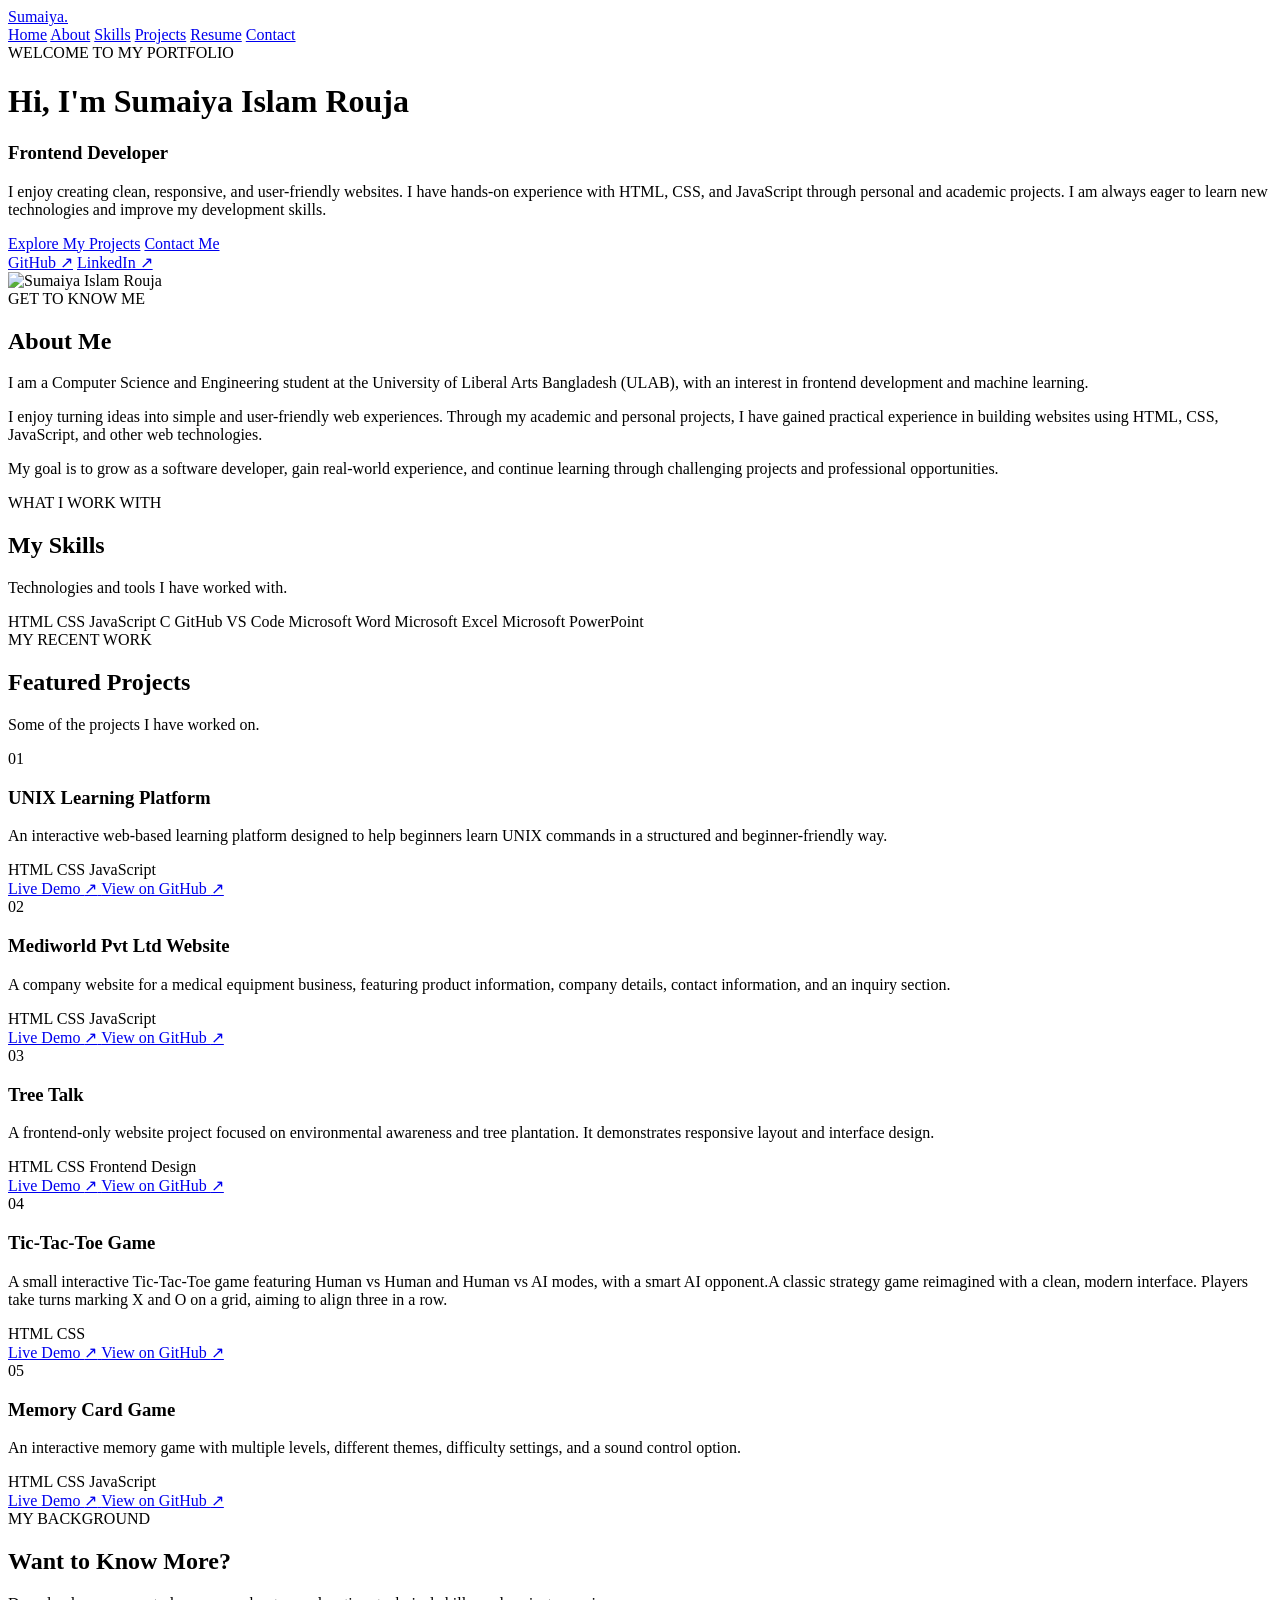
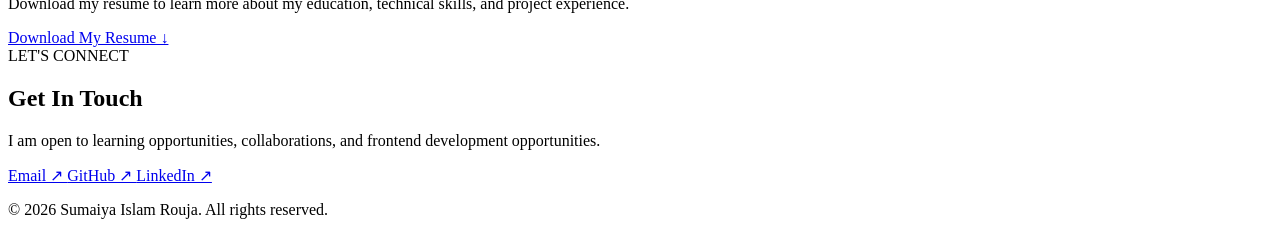
==== index.html @ 12cb052b "Enhance index.html with meta tags and content updates Added meta tags for description and author, up" ====
<!DOCTYPE html>
<html lang="en">
<head>
    <meta charset="UTF-8">
    <meta name="viewport" content="width=device-width, initial-scale=1.0">

    <meta name="description" content="Portfolio of Sumaiya Islam Rouja, Frontend Developer.">
    <meta name="author" content="Sumaiya Islam Rouja">

    <title>Sumaiya Islam Rouja | Portfolio</title>

    <link rel="stylesheet" href="style.css">

    <link rel="preconnect" href="https://fonts.googleapis.com">
    <link rel="preconnect" href="https://fonts.gstatic.com" crossorigin>
    <link href="https://fonts.googleapis.com/css2?family=Inter:wght@400;500;600;700;800&display=swap" rel="stylesheet">

    <link rel="stylesheet" href="https://unpkg.com/aos@2.3.4/dist/aos.css">
</head>

<body>

    <!-- NAVBAR -->
    <nav class="navbar">
        <div class="nav-container">
            <a href="#home" class="logo">Sumaiya<span>.</span></a>

            <div class="nav-links">
                <a href="#home">Home</a>
                <a href="#about">About</a>
                <a href="#skills">Skills</a>
                <a href="#projects">Projects</a>
                <a href="#resume">Resume</a>
                <a href="#contact" class="nav-contact">Contact</a>
            </div>
        </div>
    </nav>


    <!-- HERO SECTION -->
    <header class="hero" id="home">

        <div class="hero-left" data-aos="fade-right">

            <span class="hero-tag">WELCOME TO MY PORTFOLIO</span>

            <h1>
                Hi, I'm <span>Sumaiya Islam Rouja</span>
            </h1>

            <h3>Frontend Developer</h3>

            <p>
                I enjoy creating clean, responsive, and user-friendly websites.
                I have hands-on experience with HTML, CSS, and JavaScript through
                personal and academic projects. I am always eager to learn new
                technologies and improve my development skills.
            </p>

            <div class="buttons">
                <a href="#projects" class="btn">Explore My Projects</a>
                <a href="#contact" class="btn-outline">Contact Me</a>
            </div>

            <div class="hero-socials">
                <a href="https://github.com/itzsumu" target="_blank" rel="noopener noreferrer">GitHub ↗</a>

                <a href="https://www.linkedin.com/in/sumaiya-islam-rouja-9b50132ab/" target="_blank" rel="noopener noreferrer">LinkedIn ↗</a>
            </div>

        </div>

        <div class="hero-right" data-aos="fade-left">
            <div class="image-frame">
                <img src="profile.jpg" alt="Sumaiya Islam Rouja">
            </div>
        </div>

    </header>


    <!-- ABOUT SECTION -->
    <section class="section about-section" id="about" data-aos="fade-up">

        <div class="section-heading">
            <span class="section-label">GET TO KNOW ME</span>
            <h2>About Me</h2>
        </div>

        <div class="about-content">
            <p>
                I am a Computer Science and Engineering student at the
                University of Liberal Arts Bangladesh (ULAB), with an
                interest in frontend development and machine learning.
            </p>

            <p>
                I enjoy turning ideas into simple and user-friendly web
                experiences. Through my academic and personal projects,
                I have gained practical experience in building websites
                using HTML, CSS, JavaScript, and other web technologies.
            </p>

            <p>
                My goal is to grow as a software developer, gain real-world
                experience, and continue learning through challenging projects
                and professional opportunities.
            </p>
        </div>

    </section>


    <!-- SKILLS SECTION -->
    <section class="section skills-section" id="skills" data-aos="fade-up">

        <div class="section-heading">
            <span class="section-label">WHAT I WORK WITH</span>
            <h2>My Skills</h2>
            <p>Technologies and tools I have worked with.</p>
        </div>

        <div class="skills">
            <span>HTML</span>
            <span>CSS</span>
            <span>JavaScript</span>
            <span>C</span>
            <span>GitHub</span>
            <span>VS Code</span>
            <span>Microsoft Word</span>
            <span>Microsoft Excel</span>
            <span>Microsoft PowerPoint</span>
        </div>

    </section>


    <!-- PROJECTS SECTION -->
    <section class="section projects-section" id="projects" data-aos="fade-up">

        <div class="section-heading">
            <span class="section-label">MY RECENT WORK</span>
            <h2>Featured Projects</h2>
            <p>Some of the projects I have worked on.</p>
        </div>

        <div class="projects">

            <!-- PROJECT 1 -->
            <article class="project-card">

                <div class="project-number">01</div>

                <div class="project-content">
                    <h3>UNIX Learning Platform</h3>

                    <p>
                        An interactive web-based learning platform designed
                        to help beginners learn UNIX commands in a structured
                        and beginner-friendly way.
                    </p>

                    <div class="tags">
                        <span>HTML</span>
                        <span>CSS</span>
                        <span>JavaScript</span>
                    </div>
                </div>

                <a href="https://itzsumu.github.io/Unix-Learning-Platform"
                   target="_blank" rel="noopener noreferrer"
                   class="project-link">
                    Live Demo <span>↗</span>
                </a>

                <a href="https://github.com/itzsumu/Unix-Learning-Platform"
                   target="_blank" rel="noopener noreferrer"
                   class="project-link">
                    View on GitHub <span>↗</span>
                </a>

            </article>


            <!-- PROJECT 2 -->
            <article class="project-card">

                <div class="project-number">02</div>

                <div class="project-content">
                    <h3>Mediworld Pvt Ltd Website</h3>

                    <p>
                        A company website for a medical equipment business,
                        featuring product information, company details,
                        contact information, and an inquiry section.
                    </p>

                    <div class="tags">
                        <span>HTML</span>
                        <span>CSS</span>
                        <span>JavaScript</span>
                    </div>
                </div>

                <a href="https://itzsumu.github.io/Mediworld-Pvt-Ltd/"
                   target="_blank" rel="noopener noreferrer"
                   class="project-link">
                    Live Demo <span>↗</span>
                </a>

                <a href="https://github.com/itzsumu/Mediworld-Pvt-Ltd"
                   target="_blank" rel="noopener noreferrer"
                   class="project-link">
                    View on GitHub <span>↗</span>
                </a>

            </article>


            <!-- PROJECT 3 -->
            <article class="project-card">

                <div class="project-number">03</div>

                <div class="project-content">
                    <h3>Tree Talk</h3>

                    <p>
                        A frontend-only website project focused on
                        environmental awareness and tree plantation.
                        It demonstrates responsive layout and interface design.
                    </p>

                    <div class="tags">
                        <span>HTML</span>
                        <span>CSS</span>
                        <span>Frontend Design</span>
                    </div>
                </div>

                <a href="https://itzsumu.github.io/Tree_Talk/"
                   target="_blank" rel="noopener noreferrer"
                   class="project-link">
                    Live Demo <span>↗</span>
                </a>

                <a href="https://github.com/itzsumu/Tree_Talk"
                   target="_blank" rel="noopener noreferrer"
                   class="project-link">
                    View on GitHub <span>↗</span>
                </a>

            </article>


            <!-- PROJECT 4 -->
            <article class="project-card">

                <div class="project-number">04</div>

                <div class="project-content">
                    <h3>Tic-Tac-Toe Game</h3>

                    <p>
                        A small interactive Tic-Tac-Toe game featuring
                        Human vs Human and Human vs AI modes, with a
                        smart AI opponent.A classic strategy game reimagined with a clean, modern interface. Players take turns marking X and O on a grid, aiming to align three in a row.
                    </p>

                    <div class="tags">
                        <span>HTML</span>
                        <span>CSS</span>
                        
                    </div>
                </div>

                <a href="https://itzsumu.github.io/Tic-Tac-Toe/"
                   target="_blank" rel="noopener noreferrer"
                   class="project-link">
                    Live Demo <span>↗</span>
                </a>

                <a href="https://github.com/itzsumu/Tic-Tac-Toe"
                   target="_blank" rel="noopener noreferrer"
                   class="project-link">
                    View on GitHub <span>↗</span>
                </a>

            </article>


            <!-- PROJECT 5 -->
            <article class="project-card">

                <div class="project-number">05</div>

                <div class="project-content">
                    <h3>Memory Card Game</h3>

                    <p>
                        An interactive memory game with multiple levels,
                        different themes, difficulty settings, and a
                        sound control option.
                    </p>

                    <div class="tags">
                        <span>HTML</span>
                        <span>CSS</span>
                        <span>JavaScript</span>
                        
                    </div>
                </div>

                <a href="https://itzsumu.github.io/Memory-Card-Game/"
                   target="_blank" rel="noopener noreferrer"
                   class="project-link">
                    Live Demo <span>↗</span>
                </a>

                <a href="https://github.com/itzsumu/Memory-Card-Game"
                   target="_blank" rel="noopener noreferrer"
                   class="project-link">
                    View on GitHub <span>↗</span>
                </a>

            </article>

        </div>

    </section>


    <!-- RESUME SECTION -->
    <section class="section resume-section" id="resume" data-aos="fade-up">

        <div class="resume-content">

            <span class="section-label">MY BACKGROUND</span>

            <h2>Want to Know More?</h2>

            <p>
                Download my resume to learn more about my education,
                technical skills, and project experience.
            </p>

            <a href="resume.pdf" class="btn" download="Sumaiya_Islam_Rouja_Resume.pdf">
                Download My Resume ↓
            </a>

        </div>

    </section>


    <!-- CONTACT SECTION -->
    <footer id="contact">

        <div class="footer-content">

            <span class="section-label">LET'S CONNECT</span>

            <h2>Get In Touch</h2>

            <p>
                I am open to learning opportunities, collaborations,
                and frontend development opportunities.
            </p>

          <div class="contact-links">

    <a href="mailto:roujasumaiya947@gmail.com">
        Email ↗
    </a>

    <a href="https://github.com/itzsumu"
       target="_blank" rel="noopener noreferrer">
        GitHub ↗
    </a>

    <a href="https://www.linkedin.com/in/sumaiya-islam-rouja-9b50132ab/"
       target="_blank" rel="noopener noreferrer">
        LinkedIn ↗
    </a>

</div>
            <p class="copy">
                © 2026 Sumaiya Islam Rouja. All rights reserved.
            </p>

        </div>

    </footer>


    <!-- AOS SCRIPT -->
    <script src="https://unpkg.com/aos@2.3.4/dist/aos.js"></script>

    <script>
        AOS.init({
            duration: 800,
            once: true,
            offset: 80
        });
    </script>

</body>
</html>
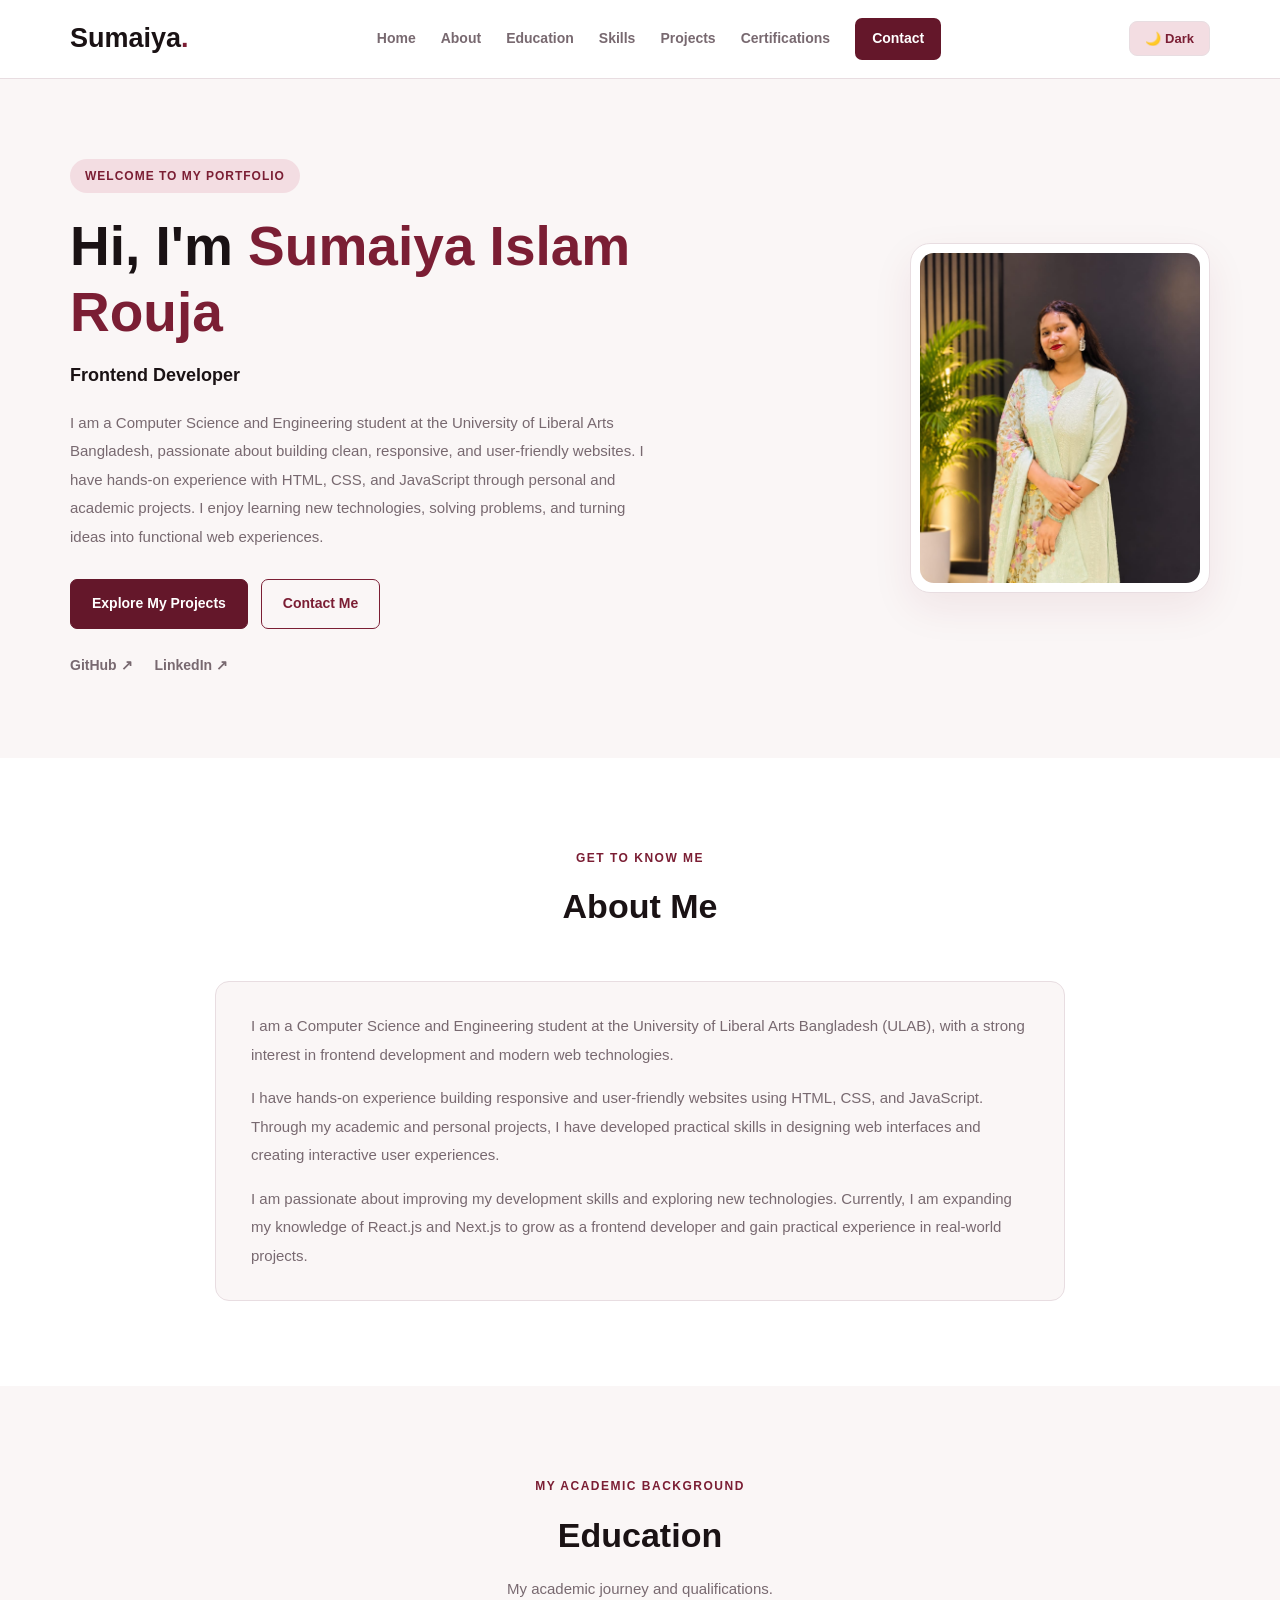
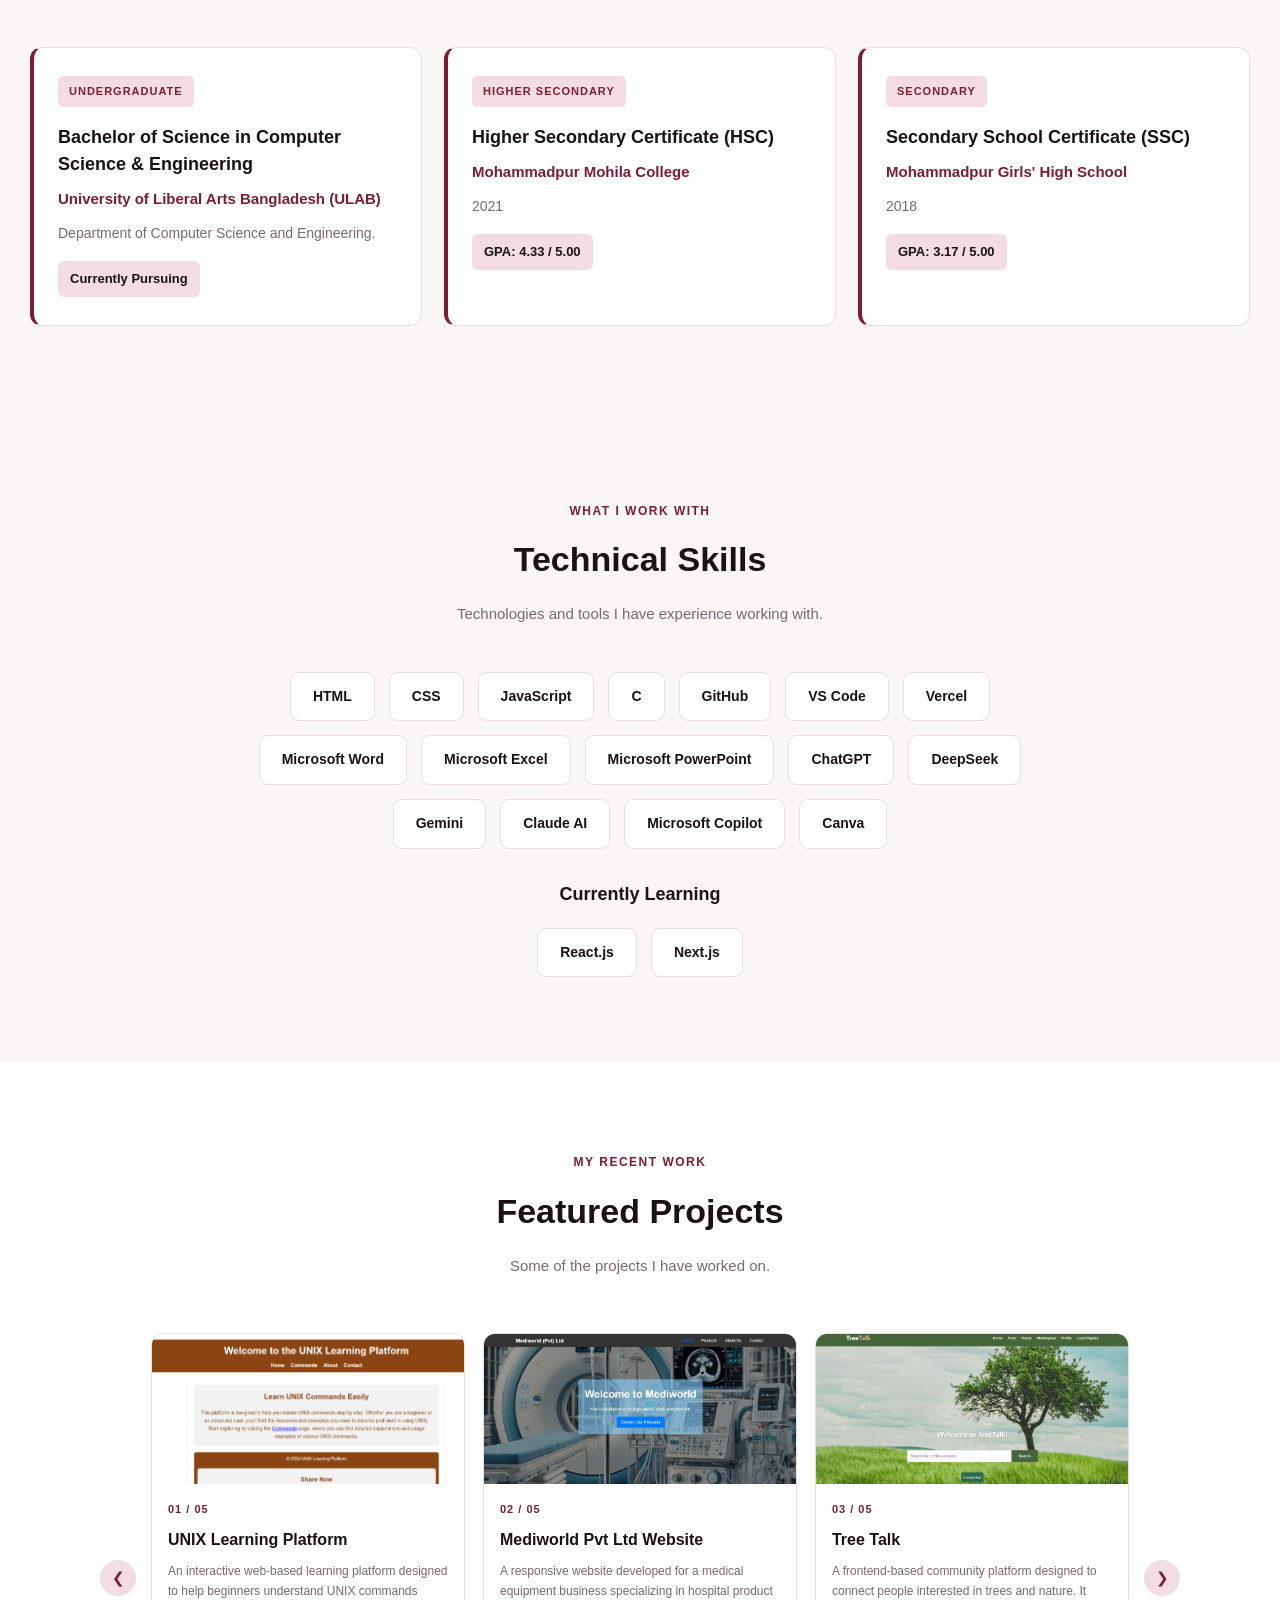
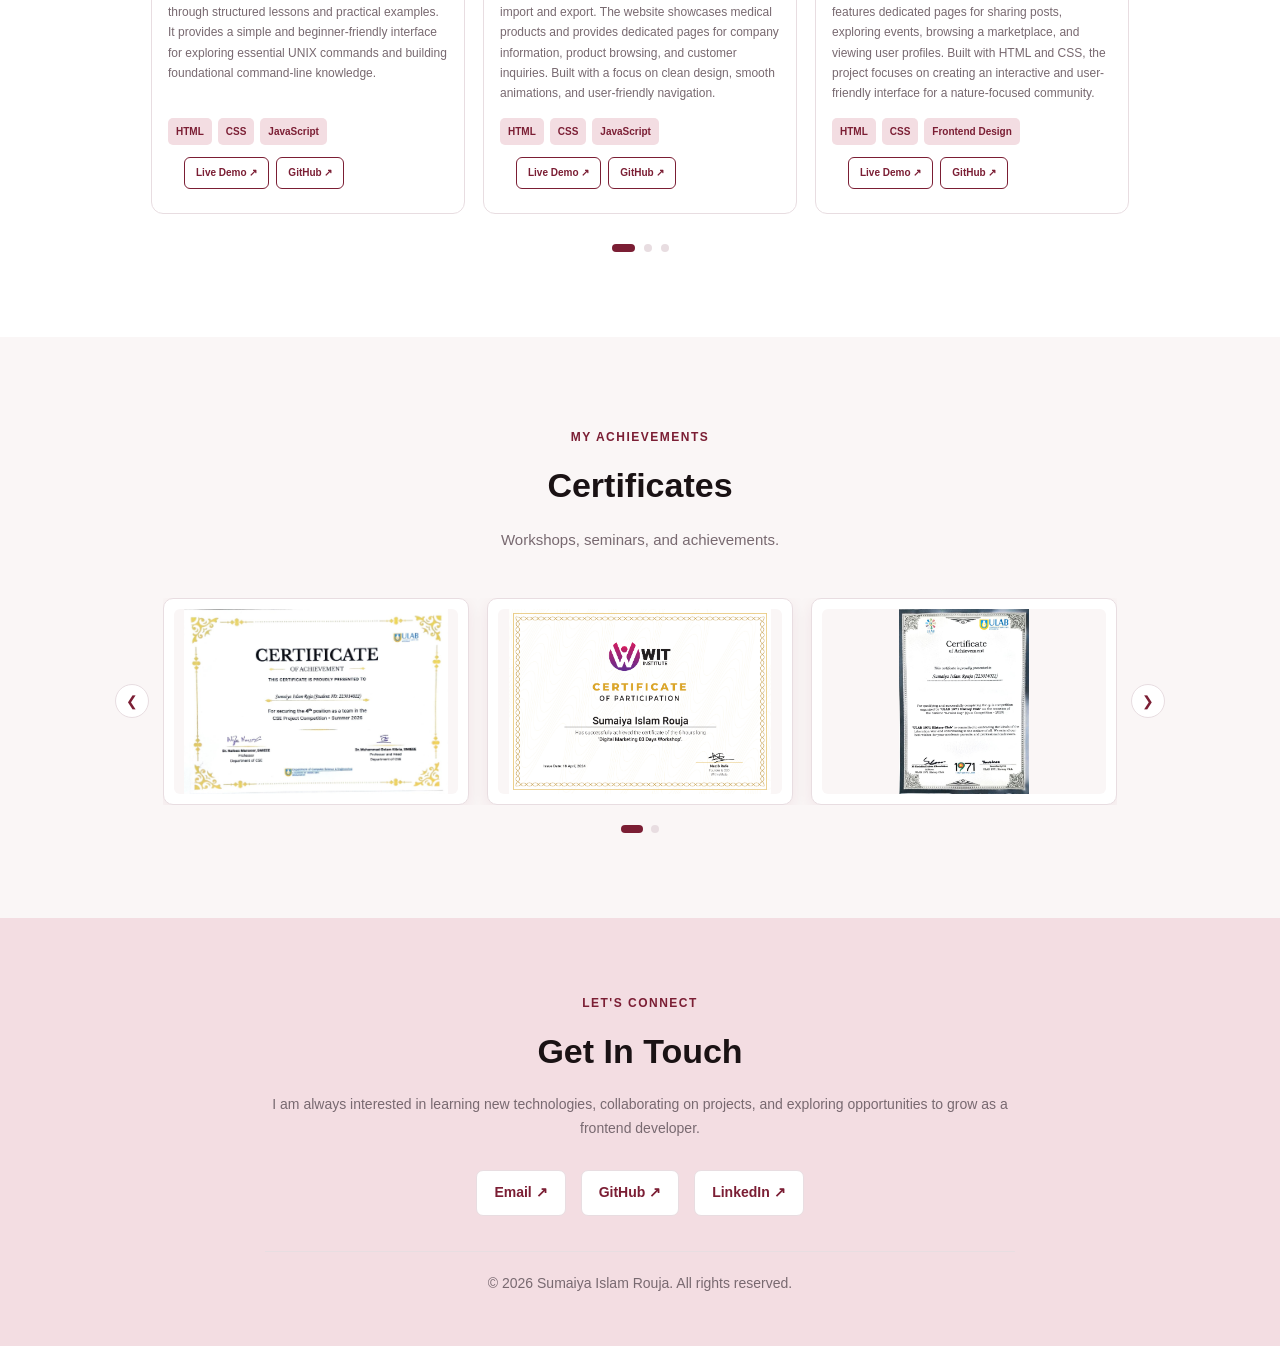
==== commit 0cd20bf3: "Update personal portfolio website" ====
--- a/index.html
+++ b/index.html
@@ -1,409 +1,385 @@
-<!DOCTYPE html>
-<html lang="en">
-<head>
-    <meta charset="UTF-8">
-    <meta name="viewport" content="width=device-width, initial-scale=1.0">
-
-    <meta name="description" content="Portfolio of Sumaiya Islam Rouja, Frontend Developer.">
-    <meta name="author" content="Sumaiya Islam Rouja">
-
-    <title>Sumaiya Islam Rouja | Portfolio</title>
-
-    <link rel="stylesheet" href="style.css">
-
-    <link rel="preconnect" href="https://fonts.googleapis.com">
-    <link rel="preconnect" href="https://fonts.gstatic.com" crossorigin>
-    <link href="https://fonts.googleapis.com/css2?family=Inter:wght@400;500;600;700;800&display=swap" rel="stylesheet">
-
-    <link rel="stylesheet" href="https://unpkg.com/aos@2.3.4/dist/aos.css">
-</head>
-
-<body>
-
-    <!-- NAVBAR -->
-    <nav class="navbar">
-        <div class="nav-container">
-            <a href="#home" class="logo">Sumaiya<span>.</span></a>
-
-            <div class="nav-links">
-                <a href="#home">Home</a>
-                <a href="#about">About</a>
-                <a href="#skills">Skills</a>
-                <a href="#projects">Projects</a>
-                <a href="#resume">Resume</a>
-                <a href="#contact" class="nav-contact">Contact</a>
-            </div>
-        </div>
-    </nav>
-
-
-    <!-- HERO SECTION -->
-    <header class="hero" id="home">
-
-        <div class="hero-left" data-aos="fade-right">
-
-            <span class="hero-tag">WELCOME TO MY PORTFOLIO</span>
-
-            <h1>
-                Hi, I'm <span>Sumaiya Islam Rouja</span>
-            </h1>
-
-            <h3>Frontend Developer</h3>
-
-            <p>
-                I enjoy creating clean, responsive, and user-friendly websites.
-                I have hands-on experience with HTML, CSS, and JavaScript through
-                personal and academic projects. I am always eager to learn new
-                technologies and improve my development skills.
-            </p>
-
-            <div class="buttons">
-                <a href="#projects" class="btn">Explore My Projects</a>
-                <a href="#contact" class="btn-outline">Contact Me</a>
-            </div>
-
-            <div class="hero-socials">
-                <a href="https://github.com/itzsumu" target="_blank" rel="noopener noreferrer">GitHub ↗</a>
-
-                <a href="https://www.linkedin.com/in/sumaiya-islam-rouja-9b50132ab/" target="_blank" rel="noopener noreferrer">LinkedIn ↗</a>
-            </div>
-
-        </div>
-
-        <div class="hero-right" data-aos="fade-left">
-            <div class="image-frame">
-                <img src="profile.jpg" alt="Sumaiya Islam Rouja">
-            </div>
-        </div>
-
-    </header>
-
-
-    <!-- ABOUT SECTION -->
-    <section class="section about-section" id="about" data-aos="fade-up">
-
-        <div class="section-heading">
-            <span class="section-label">GET TO KNOW ME</span>
-            <h2>About Me</h2>
-        </div>
-
-        <div class="about-content">
-            <p>
-                I am a Computer Science and Engineering student at the
-                University of Liberal Arts Bangladesh (ULAB), with an
-                interest in frontend development and machine learning.
-            </p>
-
-            <p>
-                I enjoy turning ideas into simple and user-friendly web
-                experiences. Through my academic and personal projects,
-                I have gained practical experience in building websites
-                using HTML, CSS, JavaScript, and other web technologies.
-            </p>
-
-            <p>
-                My goal is to grow as a software developer, gain real-world
-                experience, and continue learning through challenging projects
-                and professional opportunities.
-            </p>
-        </div>
-
-    </section>
-
-
-    <!-- SKILLS SECTION -->
-    <section class="section skills-section" id="skills" data-aos="fade-up">
-
-        <div class="section-heading">
-            <span class="section-label">WHAT I WORK WITH</span>
-            <h2>My Skills</h2>
-            <p>Technologies and tools I have worked with.</p>
-        </div>
-
-        <div class="skills">
-            <span>HTML</span>
-            <span>CSS</span>
-            <span>JavaScript</span>
-            <span>C</span>
-            <span>GitHub</span>
-            <span>VS Code</span>
-            <span>Microsoft Word</span>
-            <span>Microsoft Excel</span>
-            <span>Microsoft PowerPoint</span>
-        </div>
-
-    </section>
-
-
-    <!-- PROJECTS SECTION -->
-    <section class="section projects-section" id="projects" data-aos="fade-up">
-
-        <div class="section-heading">
-            <span class="section-label">MY RECENT WORK</span>
-            <h2>Featured Projects</h2>
-            <p>Some of the projects I have worked on.</p>
-        </div>
-
-        <div class="projects">
-
-            <!-- PROJECT 1 -->
-            <article class="project-card">
-
-                <div class="project-number">01</div>
-
-                <div class="project-content">
-                    <h3>UNIX Learning Platform</h3>
-
-                    <p>
-                        An interactive web-based learning platform designed
-                        to help beginners learn UNIX commands in a structured
-                        and beginner-friendly way.
-                    </p>
-
-                    <div class="tags">
-                        <span>HTML</span>
-                        <span>CSS</span>
-                        <span>JavaScript</span>
-                    </div>
-                </div>
-
-                <a href="https://itzsumu.github.io/Unix-Learning-Platform"
-                   target="_blank" rel="noopener noreferrer"
-                   class="project-link">
-                    Live Demo <span>↗</span>
-                </a>
-
-                <a href="https://github.com/itzsumu/Unix-Learning-Platform"
-                   target="_blank" rel="noopener noreferrer"
-                   class="project-link">
-                    View on GitHub <span>↗</span>
-                </a>
-
-            </article>
-
-
-            <!-- PROJECT 2 -->
-            <article class="project-card">
-
-                <div class="project-number">02</div>
-
-                <div class="project-content">
-                    <h3>Mediworld Pvt Ltd Website</h3>
-
-                    <p>
-                        A company website for a medical equipment business,
-                        featuring product information, company details,
-                        contact information, and an inquiry section.
-                    </p>
-
-                    <div class="tags">
-                        <span>HTML</span>
-                        <span>CSS</span>
-                        <span>JavaScript</span>
-                    </div>
-                </div>
-
-                <a href="https://itzsumu.github.io/Mediworld-Pvt-Ltd/"
-                   target="_blank" rel="noopener noreferrer"
-                   class="project-link">
-                    Live Demo <span>↗</span>
-                </a>
-
-                <a href="https://github.com/itzsumu/Mediworld-Pvt-Ltd"
-                   target="_blank" rel="noopener noreferrer"
-                   class="project-link">
-                    View on GitHub <span>↗</span>
-                </a>
-
-            </article>
-
-
-            <!-- PROJECT 3 -->
-            <article class="project-card">
-
-                <div class="project-number">03</div>
-
-                <div class="project-content">
-                    <h3>Tree Talk</h3>
-
-                    <p>
-                        A frontend-only website project focused on
-                        environmental awareness and tree plantation.
-                        It demonstrates responsive layout and interface design.
-                    </p>
-
-                    <div class="tags">
-                        <span>HTML</span>
-                        <span>CSS</span>
-                        <span>Frontend Design</span>
-                    </div>
-                </div>
-
-                <a href="https://itzsumu.github.io/Tree_Talk/"
-                   target="_blank" rel="noopener noreferrer"
-                   class="project-link">
-                    Live Demo <span>↗</span>
-                </a>
-
-                <a href="https://github.com/itzsumu/Tree_Talk"
-                   target="_blank" rel="noopener noreferrer"
-                   class="project-link">
-                    View on GitHub <span>↗</span>
-                </a>
-
-            </article>
-
-
-            <!-- PROJECT 4 -->
-            <article class="project-card">
-
-                <div class="project-number">04</div>
-
-                <div class="project-content">
-                    <h3>Tic-Tac-Toe Game</h3>
-
-                    <p>
-                        A small interactive Tic-Tac-Toe game featuring
-                        Human vs Human and Human vs AI modes, with a
-                        smart AI opponent.A classic strategy game reimagined with a clean, modern interface. Players take turns marking X and O on a grid, aiming to align three in a row.
-                    </p>
-
-                    <div class="tags">
-                        <span>HTML</span>
-                        <span>CSS</span>
-                        
-                    </div>
-                </div>
-
-                <a href="https://itzsumu.github.io/Tic-Tac-Toe/"
-                   target="_blank" rel="noopener noreferrer"
-                   class="project-link">
-                    Live Demo <span>↗</span>
-                </a>
-
-                <a href="https://github.com/itzsumu/Tic-Tac-Toe"
-                   target="_blank" rel="noopener noreferrer"
-                   class="project-link">
-                    View on GitHub <span>↗</span>
-                </a>
-
-            </article>
-
-
-            <!-- PROJECT 5 -->
-            <article class="project-card">
-
-                <div class="project-number">05</div>
-
-                <div class="project-content">
-                    <h3>Memory Card Game</h3>
-
-                    <p>
-                        An interactive memory game with multiple levels,
-                        different themes, difficulty settings, and a
-                        sound control option.
-                    </p>
-
-                    <div class="tags">
-                        <span>HTML</span>
-                        <span>CSS</span>
-                        <span>JavaScript</span>
-                        
-                    </div>
-                </div>
-
-                <a href="https://itzsumu.github.io/Memory-Card-Game/"
-                   target="_blank" rel="noopener noreferrer"
-                   class="project-link">
-                    Live Demo <span>↗</span>
-                </a>
-
-                <a href="https://github.com/itzsumu/Memory-Card-Game"
-                   target="_blank" rel="noopener noreferrer"
-                   class="project-link">
-                    View on GitHub <span>↗</span>
-                </a>
-
-            </article>
-
-        </div>
-
-    </section>
-
-
-    <!-- RESUME SECTION -->
-    <section class="section resume-section" id="resume" data-aos="fade-up">
-
-        <div class="resume-content">
-
-            <span class="section-label">MY BACKGROUND</span>
-
-            <h2>Want to Know More?</h2>
-
-            <p>
-                Download my resume to learn more about my education,
-                technical skills, and project experience.
-            </p>
-
-            <a href="resume.pdf" class="btn" download="Sumaiya_Islam_Rouja_Resume.pdf">
-                Download My Resume ↓
-            </a>
-
-        </div>
-
-    </section>
-
-
-    <!-- CONTACT SECTION -->
-    <footer id="contact">
-
-        <div class="footer-content">
-
-            <span class="section-label">LET'S CONNECT</span>
-
-            <h2>Get In Touch</h2>
-
-            <p>
-                I am open to learning opportunities, collaborations,
-                and frontend development opportunities.
-            </p>
-
-          <div class="contact-links">
-
-    <a href="mailto:roujasumaiya947@gmail.com">
-        Email ↗
-    </a>
-
-    <a href="https://github.com/itzsumu"
-       target="_blank" rel="noopener noreferrer">
-        GitHub ↗
-    </a>
-
-    <a href="https://www.linkedin.com/in/sumaiya-islam-rouja-9b50132ab/"
-       target="_blank" rel="noopener noreferrer">
-        LinkedIn ↗
-    </a>
-
-</div>
-            <p class="copy">
-                © 2026 Sumaiya Islam Rouja. All rights reserved.
-            </p>
-
-        </div>
-
-    </footer>
-
-
-    <!-- AOS SCRIPT -->
-    <script src="https://unpkg.com/aos@2.3.4/dist/aos.js"></script>
-
-    <script>
-        AOS.init({
-            duration: 800,
-            once: true,
-            offset: 80
-        });
-    </script>
-
-</body>
-</html>
+<!DOCTYPE html>
+<html lang="en">
+<head>
+    <meta charset="UTF-8">
+    <meta name="viewport" content="width=device-width, initial-scale=1.0">
+
+    <meta name="description" content="Portfolio of Sumaiya Islam Rouja, Frontend Developer.">
+    <meta name="author" content="Sumaiya Islam Rouja">
+
+    <title>Sumaiya Islam Rouja | Portfolio</title>
+
+    <link rel="stylesheet" href="style.css">
+
+    <link rel="preconnect" href="https://fonts.googleapis.com">
+    <link rel="preconnect" href="https://fonts.gstatic.com" crossorigin>
+    <link href="https://fonts.googleapis.com/css2?family=Inter:wght@400;500;600;700;800&display=swap" rel="stylesheet">
+
+    <link rel="stylesheet" href="https://unpkg.com/aos@2.3.4/dist/aos.css">
+</head>
+
+<body>
+
+<!-- NAVBAR -->
+<nav class="navbar">
+    <div class="nav-container">
+        <a href="#home" class="logo">Sumaiya<span>.</span></a>
+
+        <div class="nav-links">
+            <a href="#home">Home</a>
+            <a href="#about">About</a>
+            <a href="#education">Education</a>
+            <a href="#skills">Skills</a>
+            <a href="#projects">Projects</a>
+            <a href="#certificates">Certifications</a>
+            <a href="#contact" class="nav-contact">Contact</a>
+        </div>
+
+        <button
+            class="theme-toggle"
+            id="themeToggle"
+            type="button"
+            aria-label="Switch to dark mode"
+            title="Switch theme"
+        >🌙 Dark</button>
+    </div>
+</nav>
+
+<!-- HERO SECTION -->
+<header class="hero" id="home">
+    <div class="hero-left" data-aos="fade-right">
+        <span class="hero-tag">WELCOME TO MY PORTFOLIO</span>
+
+        <h1>Hi, I'm <span>Sumaiya Islam Rouja</span></h1>
+        <h3>Frontend Developer</h3>
+
+        <p>
+            I am a Computer Science and Engineering student at
+            the University of Liberal Arts Bangladesh, passionate
+            about building clean, responsive, and user-friendly websites.
+            I have hands-on experience with HTML, CSS, and JavaScript
+            through personal and academic projects. I enjoy learning
+            new technologies, solving problems, and turning ideas
+            into functional web experiences.
+        </p>
+
+        <div class="buttons">
+            <a href="#projects" class="btn">Explore My Projects</a>
+            <a href="#contact" class="btn-outline">Contact Me</a>
+        </div>
+
+        <div class="hero-socials">
+            <a href="https://github.com/itzsumu" target="_blank" rel="noopener noreferrer">GitHub ↗</a>
+            <a href="https://www.linkedin.com/in/sumaiya-islam-rouja-9b50132ab/" target="_blank" rel="noopener noreferrer">LinkedIn ↗</a>
+        </div>
+    </div>
+
+    <div class="hero-right" data-aos="fade-left">
+        <div class="image-frame">
+            <img src="profile.jpg" alt="Sumaiya Islam Rouja">
+        </div>
+    </div>
+</header>
+
+<!-- ABOUT SECTION -->
+<section class="section about-section" id="about" data-aos="fade-up">
+    <div class="section-heading">
+        <span class="section-label">GET TO KNOW ME</span>
+        <h2>About Me</h2>
+    </div>
+
+    <div class="about-content">
+        <p>
+            I am a Computer Science and Engineering student at the
+            University of Liberal Arts Bangladesh (ULAB), with a strong
+            interest in frontend development and modern web technologies.
+        </p>
+
+        <p>
+            I have hands-on experience building responsive and
+            user-friendly websites using HTML, CSS, and JavaScript.
+            Through my academic and personal projects, I have developed
+            practical skills in designing web interfaces and creating
+            interactive user experiences.
+        </p>
+
+        <p>
+            I am passionate about improving my development skills and
+            exploring new technologies. Currently, I am expanding my
+            knowledge of React.js and Next.js to grow as a frontend
+            developer and gain practical experience in real-world projects.
+        </p>
+    </div>
+</section>
+
+<!-- EDUCATION SECTION -->
+<section class="section education-section" id="education" data-aos="fade-up">
+    <div class="section-heading">
+        <span class="section-label">MY ACADEMIC BACKGROUND</span>
+        <h2>Education</h2>
+        <p>My academic journey and qualifications.</p>
+    </div>
+
+    <div class="education-container">
+        <div class="education-card">
+            <span class="education-level">UNDERGRADUATE</span>
+            <h3>Bachelor of Science in Computer Science &amp; Engineering</h3>
+            <h4>University of Liberal Arts Bangladesh (ULAB)</h4>
+            <p>Department of Computer Science and Engineering.</p>
+            <span class="education-result">Currently Pursuing</span>
+        </div>
+
+        <div class="education-card">
+            <span class="education-level">HIGHER SECONDARY</span>
+            <h3>Higher Secondary Certificate (HSC)</h3>
+            <h4>Mohammadpur Mohila College</h4>
+            <p>2021</p>
+            <span class="education-result">GPA: 4.33 / 5.00</span>
+        </div>
+
+        <div class="education-card">
+            <span class="education-level">SECONDARY</span>
+            <h3>Secondary School Certificate (SSC)</h3>
+            <h4>Mohammadpur Girls' High School</h4>
+            <p>2018</p>
+            <span class="education-result">GPA: 3.17 / 5.00</span>
+        </div>
+    </div>
+</section>
+
+<!-- SKILLS SECTION -->
+<section class="section skills-section" id="skills" data-aos="fade-up">
+    <div class="section-heading">
+        <span class="section-label">WHAT I WORK WITH</span>
+        <h2>Technical Skills</h2>
+        <p>Technologies and tools I have experience working with.</p>
+    </div>
+
+    <div class="skills">
+        <span>HTML</span>
+        <span>CSS</span>
+        <span>JavaScript</span>
+        <span>C</span>
+        <span>GitHub</span>
+        <span>VS Code</span>
+        <span>Vercel</span>
+        <span>Microsoft Word</span>
+        <span>Microsoft Excel</span>
+        <span>Microsoft PowerPoint</span>
+        <span>ChatGPT</span>
+        <span>DeepSeek</span>
+        <span>Gemini</span>
+        <span>Claude AI</span>
+        <span>Microsoft Copilot</span>
+        <span>Canva</span>
+    </div>
+
+    <div class="learning-section">
+        <h3>Currently Learning</h3>
+        <div class="skills">
+            <span>React.js</span>
+            <span>Next.js</span>
+        </div>
+    </div>
+</section>
+
+
+<!-- PROJECTS SECTION -->
+<section class="section projects-section" id="projects" data-aos="fade-up">
+
+    <div class="section-heading">
+        <span class="section-label">MY RECENT WORK</span>
+        <h2>Featured Projects</h2>
+        <p>Some of the projects I have worked on.</p>
+    </div>
+
+    <div class="project-carousel">
+
+        <button class="project-btn prev-project" id="prevProject"
+            aria-label="Previous project">&#10094;</button>
+
+        <div class="project-slider">
+            <div class="projects" id="projectsTrack">
+
+                <!-- PROJECT 1 -->
+                <article class="project-card">
+                    <div class="project-image">
+                        <img src="unix-preview.png" alt="UNIX Learning Platform Preview">
+                    </div>
+                    <div class="project-content">
+                        <span class="project-number">01 / 05</span>
+                        <h3>UNIX Learning Platform</h3>
+                        <p>An interactive web-based learning platform designed to help beginners understand UNIX commands through structured lessons and practical examples. It provides a simple and beginner-friendly interface for exploring essential UNIX commands and building foundational command-line knowledge.</p>
+                        <div class="tags">
+                            <span>HTML</span><span>CSS</span><span>JavaScript</span>
+                        </div>
+                        <div class="project-links">
+                            <a href="https://unix-learning-platform.vercel.app/" target="_blank" rel="noopener noreferrer" class="project-link">Live Demo ↗</a>
+                            <a href="https://github.com/itzsumu/Unix-Learning-Platform" target="_blank" rel="noopener noreferrer" class="project-link">GitHub ↗</a>
+                        </div>
+                    </div>
+                </article>
+
+                <!-- PROJECT 2 -->
+                <article class="project-card">
+                    <div class="project-image">
+                        <img src="mediworld-preview.png" alt="Mediworld Website Preview">
+                    </div>
+                    <div class="project-content">
+                        <span class="project-number">02 / 05</span>
+                        <h3>Mediworld Pvt Ltd Website</h3>
+                        <p>A responsive website developed for a medical equipment business specializing in hospital product import and export. The website showcases medical products and provides dedicated pages for company information, product browsing, and customer inquiries. Built with a focus on clean design, smooth animations, and user-friendly navigation.</p>
+                        <div class="tags">
+                            <span>HTML</span><span>CSS</span><span>JavaScript</span>
+                        </div>
+                        <div class="project-links">
+                            <a href="https://mediworld-pvt-ltd.vercel.app/" target="_blank" rel="noopener noreferrer" class="project-link">Live Demo ↗</a>
+                            <a href="https://github.com/itzsumu/Mediworld-Pvt-Ltd" target="_blank" rel="noopener noreferrer" class="project-link">GitHub ↗</a>
+                        </div>
+                    </div>
+                </article>
+
+                <!-- PROJECT 3 -->
+                <article class="project-card">
+                    <div class="project-image">
+                        <img src="treetalk-preview.png" alt="Tree Talk Website Preview">
+                    </div>
+                    <div class="project-content">
+                        <span class="project-number">03 / 05</span>
+                        <h3>Tree Talk</h3>
+                        <p>A frontend-based community platform designed to connect people interested in trees and nature. It features dedicated pages for sharing posts, exploring events, browsing a marketplace, and viewing user profiles. Built with HTML and CSS, the project focuses on creating an interactive and user-friendly interface for a nature-focused community.</p>
+                        <div class="tags">
+                            <span>HTML</span><span>CSS</span><span>Frontend Design</span>
+                        </div>
+                        <div class="project-links">
+                            <a href="https://treetalk-seven.vercel.app/" target="_blank" rel="noopener noreferrer" class="project-link">Live Demo ↗</a>
+                            <a href="https://github.com/itzsumu/Tree_Talk" target="_blank" rel="noopener noreferrer" class="project-link">GitHub ↗</a>
+                        </div>
+                    </div>
+                </article>
+
+                <!-- PROJECT 4 -->
+                <article class="project-card">
+                    <div class="project-image">
+                        <img src="tictactoe-preview.png" alt="Tic-Tac-Toe Game Preview">
+                    </div>
+                    <div class="project-content">
+                        <span class="project-number">04 / 05</span>
+                        <h3>Tic-Tac-Toe</h3>
+                        <p>An interactive Tic-Tac-Toe game featuring Human vs Human and Human vs AI gameplay modes. The project includes a smart AI opponent powered by the Minimax algorithm, allowing users to challenge the computer or play with another person. Built using HTML, CSS, and JavaScript, it combines an engaging interface with interactive game logic.</p>
+                        <div class="tags">
+                            <span>HTML</span><span>CSS</span><span>JavaScript</span>
+                        </div>
+                        <div class="project-links">
+                            <a href="https://tic-tac-toe-sigma-one-45.vercel.app/" target="_blank" rel="noopener noreferrer" class="project-link">Live Demo ↗</a>
+                            <a href="https://github.com/itzsumu/Tic-Tac-Toe" target="_blank" rel="noopener noreferrer" class="project-link">GitHub ↗</a>
+                        </div>
+                    </div>
+                </article>
+
+                <!-- PROJECT 5 -->
+                <article class="project-card">
+                    <div class="project-image">
+                        <img src="memorygame-preview.png" alt="Memory Card Game Preview">
+                    </div>
+                    <div class="project-content">
+                        <span class="project-number">05 / 05</span>
+                        <h3>Memory Card</h3>
+                        <p>An interactive memory card game designed to test and improve players' memory skills. It features multiple difficulty levels, a 3×3 game grid, different visual themes, and a sound control option. Built with HTML, CSS, and JavaScript, the game offers an engaging and user-friendly experience.</p>
+                        <div class="tags">
+                            <span>HTML</span><span>CSS</span><span>JavaScript</span>
+                        </div>
+                        <div class="project-links">
+                            <a href="https://memory-card-game-amber-eight.vercel.app/" target="_blank" rel="noopener noreferrer" class="project-link">Live Demo ↗</a>
+                            <a href="https://github.com/itzsumu/Memory-Card-Game" target="_blank" rel="noopener noreferrer" class="project-link">GitHub ↗</a>
+                        </div>
+                    </div>
+                </article>
+
+            </div>
+        </div>
+
+        <button class="project-btn next-project" id="nextProject"
+            aria-label="Next project">&#10095;</button>
+
+    </div>
+
+    <div class="project-dots" id="projectDots"></div>
+
+</section>
+
+
+<!-- CERTIFICATES SECTION -->
+<section class="section certificates-section" id="certificates" data-aos="fade-up">
+    <div class="section-heading">
+        <span class="section-label">MY ACHIEVEMENTS</span>
+        <h2>Certificates</h2>
+        <p>Workshops, seminars, and achievements.</p>
+    </div>
+
+    <div class="certificate-carousel">
+        <button class="certificate-btn prev-btn" id="prevCertificate" type="button" aria-label="Previous certificates">&#10094;</button>
+
+        <div class="certificate-slider">
+            <div class="certificate-track" id="certificateTrack">
+                <div class="certificate-slide">
+                    <a href="certificate-1.jpg" target="_blank" rel="noopener noreferrer">
+                        <img src="certificate-1.jpg" alt="Certificate 1" loading="lazy">
+                    </a>
+                </div>
+
+                <div class="certificate-slide">
+                    <a href="certificate-2.jpg" target="_blank" rel="noopener noreferrer">
+                        <img src="certificate-2.jpg" alt="Certificate 2" loading="lazy">
+                    </a>
+                </div>
+
+                <div class="certificate-slide">
+                    <a href="certificate-3.jpg" target="_blank" rel="noopener noreferrer">
+                        <img src="certificate-3.jpg" alt="Certificate 3" loading="lazy">
+                    </a>
+                </div>
+
+                <div class="certificate-slide">
+                    <a href="certificate-4.jpg" target="_blank" rel="noopener noreferrer">
+                        <img src="certificate-4.jpg" alt="Certificate 4" loading="lazy">
+                    </a>
+                </div>
+            </div>
+        </div>
+
+        <button class="certificate-btn next-btn" id="nextCertificate" type="button" aria-label="Next certificates">&#10095;</button>
+    </div>
+
+    <div class="certificate-dots" id="certificateDots"></div>
+</section>
+
+<!-- CONTACT SECTION -->
+<footer id="contact">
+    <div class="footer-content">
+        <span class="section-label">LET'S CONNECT</span>
+        <h2>Get In Touch</h2>
+
+        <p>
+            I am always interested in learning new technologies,
+            collaborating on projects, and exploring opportunities
+            to grow as a frontend developer.
+        </p>
+
+        <div class="contact-links">
+            <a href="mailto:roujasumaiya947@gmail.com">Email ↗</a>
+            <a href="https://github.com/itzsumu" target="_blank" rel="noopener noreferrer">GitHub ↗</a>
+            <a href="https://www.linkedin.com/in/sumaiya-islam-rouja-9b50132ab/" target="_blank" rel="noopener noreferrer">LinkedIn ↗</a>
+        </div>
+
+        <p class="copy">© 2026 Sumaiya Islam Rouja. All rights reserved.</p>
+    </div>
+</footer>
+
+<!-- AOS LIBRARY -->
+<script src="https://unpkg.com/aos@2.3.4/dist/aos.js"></script>
+
+<!-- CUSTOM JAVASCRIPT -->
+<script src="script.js"></script>
+</body>
+</html>
--- a/style.css
+++ b/style.css
@@ -0,0 +1,1032 @@
+/* =========================
+   GLOBAL STYLES & THEME COLORS
+========================= */
+
+* {
+    margin: 0;
+    padding: 0;
+    box-sizing: border-box;
+    font-family: 'Inter', sans-serif;
+    scroll-behavior: smooth;
+}
+
+/* LIGHT MODE - DEFAULT */
+:root {
+    color-scheme: light;
+    --primary: #7B1E34;
+    --primary-dark: #64172A;
+    --background: #FAF6F6;
+    --white: #FFFFFF;
+    --card: #FFFFFF;
+    --heading: #1A1214;
+    --text: #786970;
+    --border: #E8DDE1;
+    --light-blue: #F3DDE2;
+    --soft-tint: #F3DDE2;
+    --tag-text: #7B1E34;
+    --nav-text: #786970;
+    --navbar-bg: rgba(255, 255, 255, 0.96);
+    --footer-bg: #F3DDE2;
+    --project-tag-bg: #F3DDE2;
+    --project-tag-text: #7B1E34;
+    --shadow: rgba(123, 30, 52, 0.08);
+    --hover-border: #C77B90;
+}
+
+/* DARK MODE */
+body[data-theme="dark"] {
+    color-scheme: dark;
+    --primary: #E0607A;
+    --primary-dark: #F08096;
+    --background: #0E0C0D;
+    --white: #181315;
+    --card: #181315;
+    --heading: #F4EDEF;
+    --text: #B9AAB0;
+    --border: #33252B;
+    --light-blue: #2B1118;
+    --soft-tint: #2B1118;
+    --tag-text: #E89AAA;
+    --nav-text: #B9AAB0;
+    --navbar-bg: rgba(24, 19, 21, 0.96);
+    --footer-bg: #181315;
+    --project-tag-bg: #2B1118;
+    --project-tag-text: #E89AAA;
+    --shadow: rgba(0, 0, 0, 0.2);
+    --hover-border: #8E1B3A;
+}
+
+body {
+    background: var(--background);
+    color: var(--heading);
+    line-height: 1.7;
+    transition: background 0.3s ease, color 0.3s ease;
+}
+
+a { text-decoration: none; }
+
+section { scroll-margin-top: 85px; }
+
+/* =========================
+   NAVBAR
+========================= */
+
+.navbar {
+    width: 100%;
+    background: var(--navbar-bg);
+    border-bottom: 1px solid var(--border);
+    position: sticky;
+    top: 0;
+    z-index: 1000;
+    backdrop-filter: blur(10px);
+}
+
+.nav-container {
+    max-width: 1200px;
+    margin: auto;
+    padding: 16px 30px;
+    display: flex;
+    justify-content: space-between;
+    align-items: center;
+    gap: 25px;
+}
+
+.logo {
+    font-size: 27px;
+    font-weight: 800;
+    color: var(--heading);
+}
+
+.logo span { color: var(--primary); }
+
+.nav-links {
+    display: flex;
+    align-items: center;
+    gap: 25px;
+}
+
+.nav-links a {
+    color: var(--nav-text);
+    font-size: 14px;
+    font-weight: 600;
+    transition: 0.3s;
+}
+
+.nav-links a:hover { color: var(--primary); }
+
+.nav-links .nav-contact {
+    background: var(--primary-dark);
+    color: white;
+    padding: 9px 17px;
+    border-radius: 7px;
+}
+
+.nav-links .nav-contact:hover {
+    background: var(--primary);
+    color: white;
+}
+
+/* =========================
+   HERO SECTION
+========================= */
+
+.hero {
+    max-width: 1200px;
+    min-height: 570px;
+    margin: auto;
+    padding: 80px 30px;
+    display: flex;
+    justify-content: space-between;
+    align-items: center;
+    gap: 60px;
+}
+
+.hero-left {
+    max-width: 650px;
+    flex: 1;
+}
+
+.hero-tag {
+    display: inline-block;
+    background: var(--soft-tint);
+    color: var(--tag-text);
+    padding: 7px 15px;
+    border-radius: 30px;
+    font-size: 12px;
+    font-weight: 700;
+    letter-spacing: 1px;
+    margin-bottom: 20px;
+}
+
+.hero-left h1 {
+    font-size: clamp(36px, 5vw, 55px);
+    font-weight: 800;
+    line-height: 1.2;
+    margin-bottom: 15px;
+}
+
+.hero-left h1 span { color: var(--primary); }
+
+.hero-left h3 {
+    font-size: 18px;
+    color: var(--heading);
+    font-weight: 600;
+    margin-bottom: 18px;
+}
+
+.hero-left p {
+    color: var(--text);
+    font-size: 15px;
+    max-width: 590px;
+    line-height: 1.9;
+}
+
+/* HERO BUTTONS */
+.buttons {
+    display: flex;
+    flex-wrap: wrap;
+    gap: 13px;
+    margin-top: 28px;
+}
+
+.btn, .btn-outline {
+    display: inline-block;
+    padding: 12px 21px;
+    border-radius: 7px;
+    font-size: 14px;
+    font-weight: 600;
+    transition: 0.3s;
+}
+
+.btn {
+    background: var(--primary-dark);
+    color: white;
+    border: 1px solid var(--primary-dark);
+}
+
+.btn:hover {
+    background: var(--primary);
+    border-color: var(--primary);
+    transform: translateY(-2px);
+}
+
+.btn-outline {
+    color: var(--primary);
+    border: 1px solid var(--primary);
+    background: transparent;
+}
+
+.btn-outline:hover {
+    background: var(--soft-tint);
+    transform: translateY(-2px);
+}
+
+/* HERO SOCIAL LINKS */
+.hero-socials {
+    display: flex;
+    gap: 22px;
+    margin-top: 25px;
+}
+
+.hero-socials a {
+    color: var(--nav-text);
+    font-size: 14px;
+    font-weight: 600;
+    transition: 0.3s;
+}
+
+.hero-socials a:hover { color: var(--primary); }
+
+/* HERO IMAGE */
+.hero-right {
+    display: flex;
+    justify-content: center;
+    align-items: center;
+}
+
+.image-frame {
+    width: 300px;
+    height: 350px;
+    padding: 9px;
+    background: var(--card);
+    border: 1px solid var(--border);
+    border-radius: 20px;
+    box-shadow: 0 15px 40px var(--shadow);
+}
+
+.image-frame img {
+    width: 100%;
+    height: 100%;
+    object-fit: cover;
+    border-radius: 14px;
+}
+
+/* =========================
+   COMMON SECTION STYLES
+========================= */
+
+.section { padding: 85px 30px; }
+
+.section-heading {
+    text-align: center;
+    max-width: 650px;
+    margin: 0 auto 45px;
+}
+
+.section-label {
+    display: inline-block;
+    color: var(--primary);
+    font-size: 12px;
+    font-weight: 700;
+    letter-spacing: 1.5px;
+    margin-bottom: 10px;
+}
+
+.section-heading h2,
+.footer-content h2 {
+    font-size: 34px;
+    font-weight: 800;
+    margin-bottom: 12px;
+}
+
+.section-heading p {
+    color: var(--text);
+    font-size: 15px;
+}
+
+/* =========================
+   ABOUT SECTION
+========================= */
+
+.about-section { background: var(--card); }
+
+.about-content {
+    max-width: 850px;
+    margin: auto;
+    background: var(--background);
+    border: 1px solid var(--border);
+    border-radius: 14px;
+    padding: 30px 35px;
+}
+
+.about-content p {
+    color: var(--text);
+    font-size: 15px;
+    line-height: 1.9;
+    margin-bottom: 15px;
+}
+
+.about-content p:last-child { margin-bottom: 0; }
+
+/* =========================
+   SKILLS SECTION
+========================= */
+
+.skills-section { background: var(--background); }
+
+.skills {
+    max-width: 850px;
+    margin: auto;
+    display: flex;
+    flex-wrap: wrap;
+    justify-content: center;
+    gap: 14px;
+}
+
+.skills span {
+    background: var(--card);
+    color: var(--heading);
+    border: 1px solid var(--border);
+    border-radius: 9px;
+    padding: 12px 22px;
+    font-size: 14px;
+    font-weight: 600;
+    transition: 0.3s;
+}
+
+.skills span:hover {
+    color: var(--primary);
+    border-color: var(--primary);
+    background: var(--soft-tint);
+    transform: translateY(-3px);
+}
+
+.learning-section {
+    margin-top: 30px;
+    text-align: center;
+}
+
+.learning-section h3 {
+    color: var(--heading);
+    font-size: 18px;
+    margin-bottom: 18px;
+}
+
+
+
+/* =========================
+   PROJECTS SECTION
+========================= */
+
+.projects-section {
+    background: var(--card);
+}
+
+.project-carousel {
+    max-width: 1080px;
+    margin: auto;
+    display: flex;
+    align-items: center;
+    gap: 12px;
+    position: relative;
+}
+
+.project-slider {
+    width: 100%;
+    min-width: 0;
+    overflow: hidden;
+    padding: 10px 3px 20px;
+}
+
+.projects {
+    display: flex;
+    gap: 18px;
+    transition: transform 0.6s ease;
+    will-change: transform;
+}
+
+.project-card {
+    flex: 0 0 calc((100% - 36px) / 3);
+    min-width: 0;
+    background: var(--card);
+    border: 1px solid var(--border);
+    border-radius: 12px;
+    overflow: hidden;
+    display: flex;
+    flex-direction: column;
+    transition: border-color 0.3s ease, box-shadow 0.3s ease;
+}
+
+.project-card:hover {
+    border-color: var(--hover-border);
+    box-shadow: 0 10px 25px var(--shadow);
+}
+
+/* PROJECT IMAGE */
+
+.project-image {
+    width: 100%;
+    height: 150px;
+    overflow: hidden;
+    background: var(--soft-tint);
+    flex-shrink: 0;
+}
+
+.project-image img {
+    width: 100%;
+    height: 100%;
+    object-fit: cover;
+    object-position: top;
+    display: block;
+    transition: transform 0.4s ease;
+}
+
+.project-card:hover .project-image img {
+    transform: scale(1.04);
+}
+
+/* PROJECT CONTENT */
+
+.project-content {
+    padding: 16px 16px 8px;
+    display: flex;
+    flex-direction: column;
+    flex-grow: 1;
+}
+
+.project-number {
+    color: var(--primary);
+    font-size: 11px;
+    font-weight: 800;
+    margin-bottom: 10px;
+    letter-spacing: 1px;
+}
+
+.project-content h3 {
+    font-size: 16px;
+    margin-bottom: 10px;
+    color: var(--heading);
+    line-height: 1.4;
+}
+
+.project-content p {
+    color: var(--text);
+    font-size: 12px;
+    line-height: 1.7;
+    flex-grow: 1;
+}
+
+/* TECHNOLOGY TAGS */
+
+.tags {
+    display: flex;
+    flex-wrap: wrap;
+    gap: 6px;
+    margin-top: 14px;
+}
+
+.tags span {
+    background: var(--project-tag-bg);
+    color: var(--project-tag-text);
+    padding: 5px 8px;
+    border-radius: 5px;
+    font-size: 10px;
+    font-weight: 600;
+}
+
+
+/* PROJECT LINKS */
+
+.project-links {
+    display: flex;
+    flex-wrap: wrap;
+    align-items: center;
+    gap: 7px;
+    padding: 12px 16px 16px;
+    margin-top: auto;
+}
+
+.project-link {
+    display: inline-flex;
+    align-items: center;
+    justify-content: center;
+    gap: 5px;
+
+    padding: 7px 11px;
+    min-height: 32px;
+
+    border: 1px solid var(--primary);
+    border-radius: 6px;
+
+    color: var(--primary);
+    font-size: 10px;
+    font-weight: 700;
+    line-height: 1.2;
+    white-space: nowrap;
+    text-decoration: none;
+
+    transition: 0.3s ease;
+}
+
+.project-link:hover {
+    background: var(--primary);
+    color: #fff;
+    transform: translateY(-2px);
+}
+
+
+/* NAVIGATION ARROWS */
+
+.project-btn {
+    width: 36px;
+    height: 36px;
+    flex-shrink: 0;
+    border: 1px solid var(--border);
+    border-radius: 50%;
+    background: var(--soft-tint);
+    color: var(--primary);
+    font-size: 15px;
+    cursor: pointer;
+    transition: 0.3s;
+}
+
+.project-btn:hover {
+    background: var(--primary);
+    color: #fff;
+    border-color: var(--primary);
+}
+
+.project-btn:disabled {
+    opacity: 0.35;
+    cursor: not-allowed;
+}
+
+/* CAROUSEL DOTS */
+
+.project-dots {
+    display: flex;
+    justify-content: center;
+    align-items: center;
+    gap: 9px;
+    margin-top: 10px;
+}
+
+.project-dot {
+    width: 8px;
+    height: 8px;
+    border: none;
+    border-radius: 50%;
+    background: var(--border);
+    cursor: pointer;
+    transition: 0.3s;
+    padding: 0;
+}
+
+.project-dot.active {
+    width: 23px;
+    border-radius: 10px;
+    background: var(--primary);
+}
+
+/* TABLET */
+
+@media (max-width: 900px) {
+    .project-carousel {
+        max-width: 750px;
+    }
+
+    .project-card {
+        flex-basis: calc((100% - 18px) / 2);
+    }
+}
+
+/* MOBILE */
+
+@media (max-width: 600px) {
+    .project-carousel {
+        gap: 8px;
+    }
+
+    .project-card {
+        flex-basis: 100%;
+    }
+
+    .project-image {
+        height: 165px;
+    }
+
+    .project-content {
+        padding: 16px 15px 8px;
+    }
+
+    .project-content h3 {
+        font-size: 16px;
+    }
+
+    .project-links {
+        padding: 0 15px 15px;
+    }
+
+    .project-btn {
+        width: 30px;
+        height: 30px;
+        font-size: 13px;
+    }
+
+    .projects {
+        gap: 15px;
+    }
+}
+
+
+/* =========================
+   FOOTER / CONTACT
+========================= */
+
+footer {
+    background: var(--footer-bg);
+    text-align: center;
+    padding: 70px 30px 25px;
+}
+
+.footer-content {
+    max-width: 750px;
+    margin: auto;
+}
+
+.footer-content h2 { color: var(--heading); }
+
+.footer-content > p {
+    color: var(--text);
+    font-size: 14px;
+    margin-bottom: 25px;
+}
+
+.contact-links {
+    display: flex;
+    justify-content: center;
+    flex-wrap: wrap;
+    gap: 15px;
+    margin: 30px 0;
+}
+
+.contact-links a {
+    color: var(--primary);
+    background: var(--card);
+    border: 1px solid var(--border);
+    border-radius: 7px;
+    padding: 10px 17px;
+    font-size: 14px;
+    font-weight: 600;
+    transition: 0.3s;
+}
+
+.contact-links a:hover {
+    background: var(--primary-dark);
+    color: white;
+    border-color: var(--primary-dark);
+}
+
+.copy {
+    border-top: 1px solid var(--border);
+    padding-top: 20px;
+    margin-top: 35px;
+    color: var(--text);
+    font-size: 13px;
+}
+
+/* =========================
+   THEME TOGGLE BUTTON
+========================= */
+
+.theme-toggle {
+    background: var(--soft-tint);
+    color: var(--primary);
+    border: 1px solid var(--border);
+    padding: 9px 15px;
+    border-radius: 8px;
+    font-size: 13px;
+    font-weight: 700;
+    cursor: pointer;
+    white-space: nowrap;
+    transition: 0.3s;
+}
+
+.theme-toggle:hover {
+    background: var(--primary);
+    color: white;
+    border-color: var(--primary);
+    transform: translateY(-2px);
+}
+
+/* =========================
+   EDUCATION SECTION
+========================= */
+
+.education-section { background: var(--background); }
+
+.education-container {
+    display: grid;
+    grid-template-columns: repeat(auto-fit, minmax(260px, 1fr));
+    gap: 22px;
+    margin-top: 35px;
+}
+
+.education-card {
+    background: var(--card);
+    border: 1px solid var(--border);
+    border-left: 4px solid var(--primary);
+    border-radius: 12px;
+    padding: 28px 24px;
+    transition: 0.3s ease;
+}
+
+.education-card:hover {
+    transform: translateY(-5px);
+    border-color: var(--hover-border);
+    box-shadow: 0 10px 25px var(--shadow);
+}
+
+.education-level {
+    display: inline-block;
+    color: var(--primary);
+    background: var(--soft-tint);
+    padding: 6px 11px;
+    border-radius: 5px;
+    font-size: 11px;
+    font-weight: 700;
+    letter-spacing: 1px;
+    margin-bottom: 17px;
+}
+
+.education-card h3 {
+    color: var(--heading);
+    font-size: 18px;
+    line-height: 1.5;
+    margin-bottom: 10px;
+}
+
+.education-card h4 {
+    color: var(--primary);
+    font-size: 15px;
+    line-height: 1.5;
+    margin-bottom: 12px;
+}
+
+.education-card p {
+    color: var(--text);
+    font-size: 14px;
+    line-height: 1.7;
+    margin-bottom: 15px;
+}
+
+.education-result {
+    display: inline-block;
+    color: var(--heading);
+    background: var(--soft-tint);
+    padding: 7px 12px;
+    border-radius: 6px;
+    font-size: 13px;
+    font-weight: 700;
+}
+
+/* =========================
+   CERTIFICATES SECTION
+========================= */
+
+.certificates-section { background: var(--background); }
+
+.certificate-carousel {
+    max-width: 1050px;
+    margin: 0 auto;
+    display: flex;
+    align-items: center;
+    gap: 14px;
+}
+
+.certificate-slider {
+    width: 100%;
+    min-width: 0;
+    overflow: hidden;
+}
+
+.certificate-track {
+    display: flex;
+    align-items: stretch;
+    gap: 18px;
+    transition: transform 0.55s ease;
+    will-change: transform;
+}
+
+.certificate-slide {
+    flex: 0 0 calc((100% - 36px) / 3);
+    min-width: 0;
+    padding: 10px;
+    background: var(--card);
+    border: 1px solid var(--border);
+    border-radius: 10px;
+    box-shadow: 0 5px 18px var(--shadow);
+}
+
+.certificate-slide a {
+    display: flex;
+    align-items: center;
+    justify-content: center;
+    width: 100%;
+    height: 185px;
+    overflow: hidden;
+    border-radius: 6px;
+    background: var(--background);
+}
+
+.certificate-slide img {
+    display: block;
+    width: 100%;
+    height: 100%;
+    object-fit: contain;
+    transition: transform 0.3s ease;
+}
+
+.certificate-slide a:hover img { transform: scale(1.035); }
+
+.certificate-btn {
+    flex: 0 0 34px;
+    width: 34px;
+    height: 34px;
+    display: inline-flex;
+    align-items: center;
+    justify-content: center;
+    border: 1px solid var(--border);
+    border-radius: 50%;
+    background: var(--card);
+    color: var(--primary);
+    font-size: 14px;
+    cursor: pointer;
+    transition: 0.25s ease;
+}
+
+.certificate-btn:hover {
+    background: var(--primary);
+    color: #FFFFFF;
+    border-color: var(--primary);
+}
+
+.certificate-btn[hidden],
+.certificate-dots[hidden] { display: none; }
+
+.certificate-dots {
+    display: flex;
+    justify-content: center;
+    align-items: center;
+    gap: 8px;
+    margin-top: 20px;
+}
+
+.certificate-dot {
+    width: 8px;
+    height: 8px;
+    padding: 0;
+    border: 0;
+    border-radius: 50%;
+    background: var(--border);
+    cursor: pointer;
+    transition: width 0.25s ease, background 0.25s ease;
+}
+
+.certificate-dot.active {
+    width: 22px;
+    border-radius: 10px;
+    background: var(--primary);
+}
+
+/* =========================
+   RESPONSIVE DESIGN
+========================= */
+
+@media (max-width: 950px) {
+    .nav-container { padding: 15px 25px; }
+    .nav-links { gap: 15px; }
+
+    .hero {
+        gap: 35px;
+        padding: 65px 30px;
+    }
+
+    .image-frame {
+        width: 260px;
+        height: 310px;
+    }
+
+.projects {
+    grid-template-columns: repeat(2, minmax(0, 1fr));
+}
+}
+@media (max-width: 768px) {
+    .nav-container {
+        flex-direction: column;
+        gap: 13px;
+    }
+
+    .nav-links {
+        justify-content: center;
+        flex-wrap: wrap;
+        gap: 12px 18px;
+    }
+
+    .nav-links a { font-size: 13px; }
+
+    .hero {
+        flex-direction: column-reverse;
+        text-align: center;
+        padding: 55px 25px;
+        gap: 35px;
+    }
+
+    .hero-left { max-width: 600px; }
+    .hero-left p { margin: auto; }
+    .buttons, .hero-socials { justify-content: center; }
+    .hero-right { width: 100%; }
+
+    .image-frame {
+        width: 230px;
+        height: 270px;
+    }
+
+    .section { padding: 65px 25px; }
+    .about-content { padding: 25px; }
+ .projects {
+    grid-template-columns: 1fr;
+    max-width: 500px;
+}
+
+.project-card {
+    min-height: 450px;
+}
+
+    /* Show 2 certificates on tablet */
+    .certificate-slide { flex-basis: calc((100% - 18px) / 2); }
+    .certificate-slide a { height: 170px; }
+}
+
+@media (max-width: 480px) {
+    .nav-container { padding: 14px 15px; }
+    .nav-links { gap: 10px 13px; }
+    .nav-links a { font-size: 12px; }
+
+    .hero { padding: 45px 20px; }
+    .hero-left h1 { font-size: 34px; }
+    .hero-left h3 { font-size: 16px; }
+    .hero-left p { font-size: 14px; }
+
+    .image-frame {
+        width: 210px;
+        height: 250px;
+    }
+
+    .buttons {
+        flex-direction: column;
+        align-items: stretch;
+    }
+
+    .btn, .btn-outline { text-align: center; }
+    .hero-socials { gap: 18px; }
+    .section { padding: 55px 18px; }
+
+    .section-heading h2, .footer-content h2 { font-size: 28px; }
+    .about-content { padding: 20px; }
+    .skills { gap: 10px; }
+
+    .skills span {
+        padding: 9px 14px;
+        font-size: 13px;
+    }
+
+   .project-card {
+    padding: 21px;
+}
+    .project-image { height: 170px; }
+    footer { padding: 55px 18px 20px; }
+    .contact-links { gap: 10px; }
+
+    /* Show 1 certificate on mobile */
+    .certificate-carousel { gap: 7px; }
+    .certificate-slide { flex-basis: 100%; }
+    .certificate-slide a { height: 185px; }
+
+    .certificate-btn {
+        flex-basis: 28px;
+        width: 28px;
+        height: 28px;
+        font-size: 12px;
+    }
+}
+
+/* =========================
+   ACCESSIBILITY
+========================= */
+
+a:focus-visible,
+button:focus-visible {
+    outline: 3px solid var(--primary);
+    outline-offset: 4px;
+}
+
+@media (prefers-reduced-motion: reduce) {
+    *,
+    *::before,
+    *::after {
+        scroll-behavior: auto !important;
+        animation-duration: 0.01ms !important;
+        transition-duration: 0.01ms !important;
+    }
+}
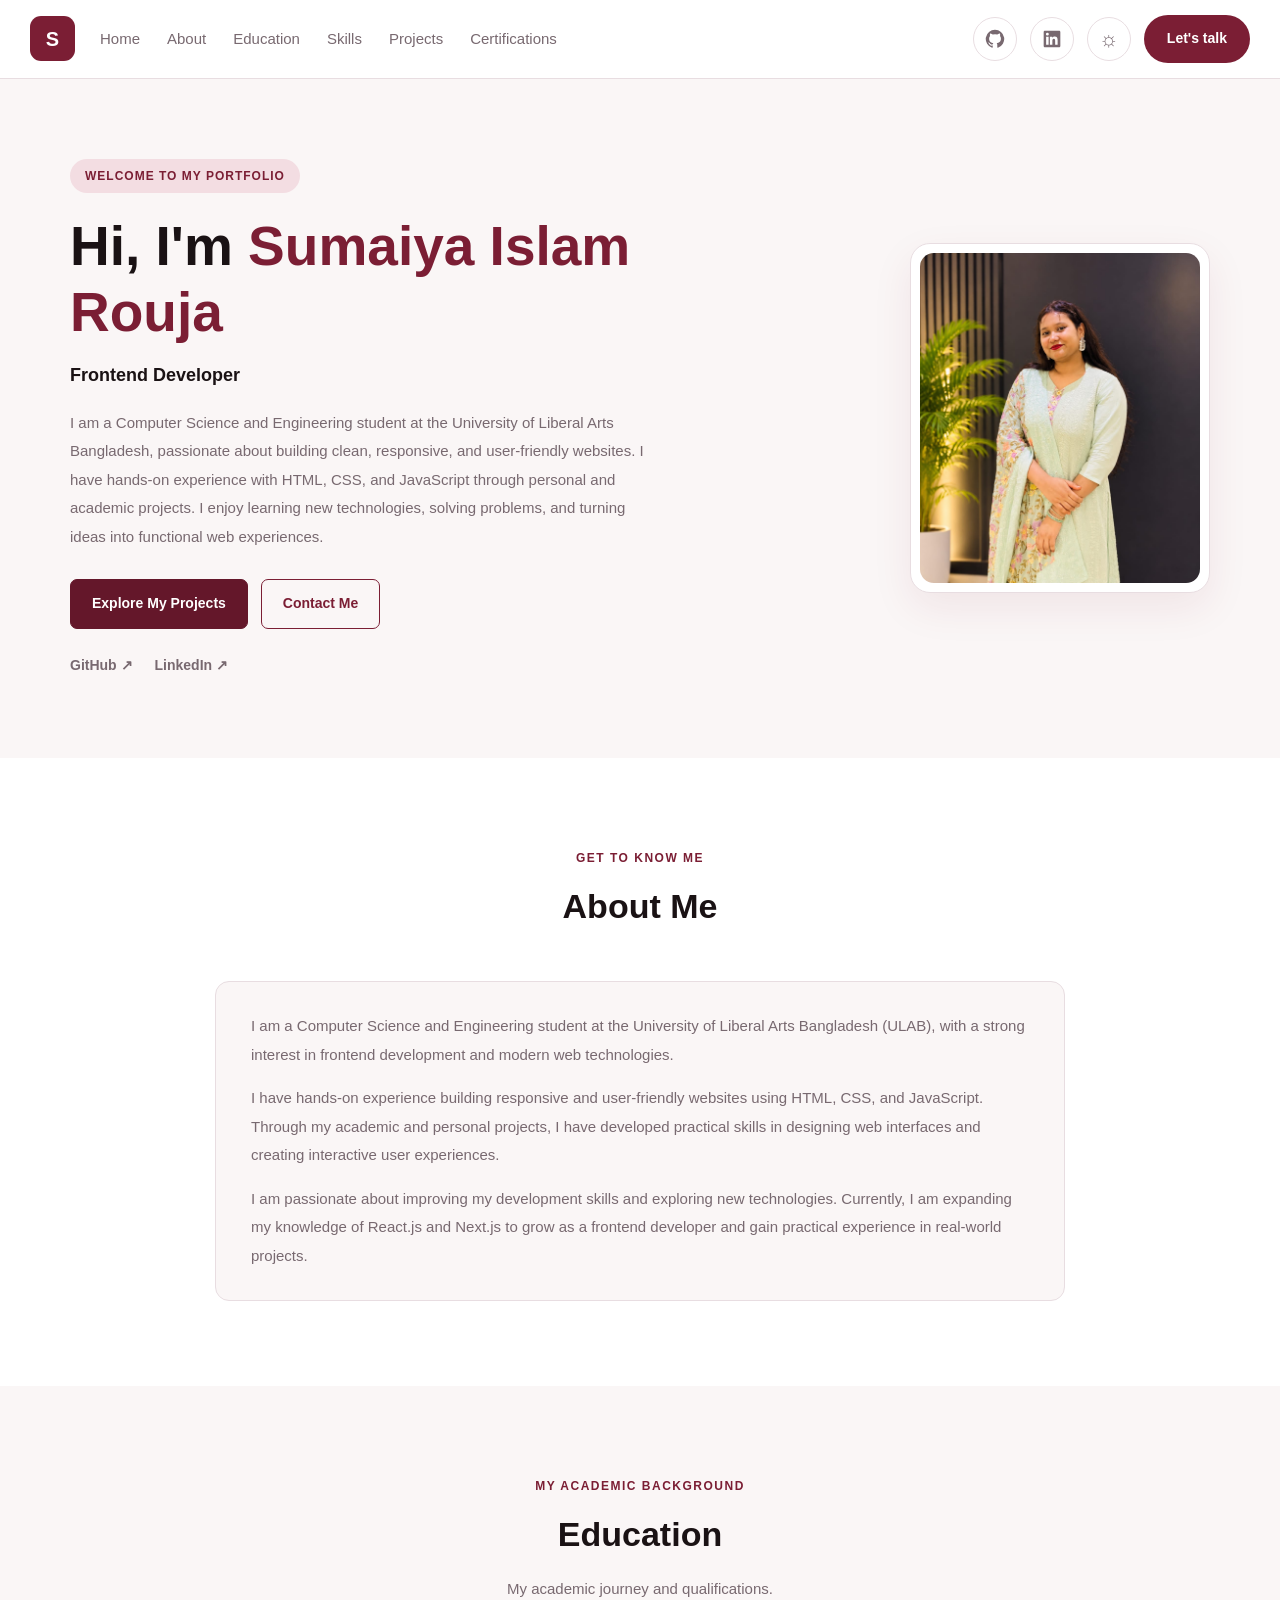
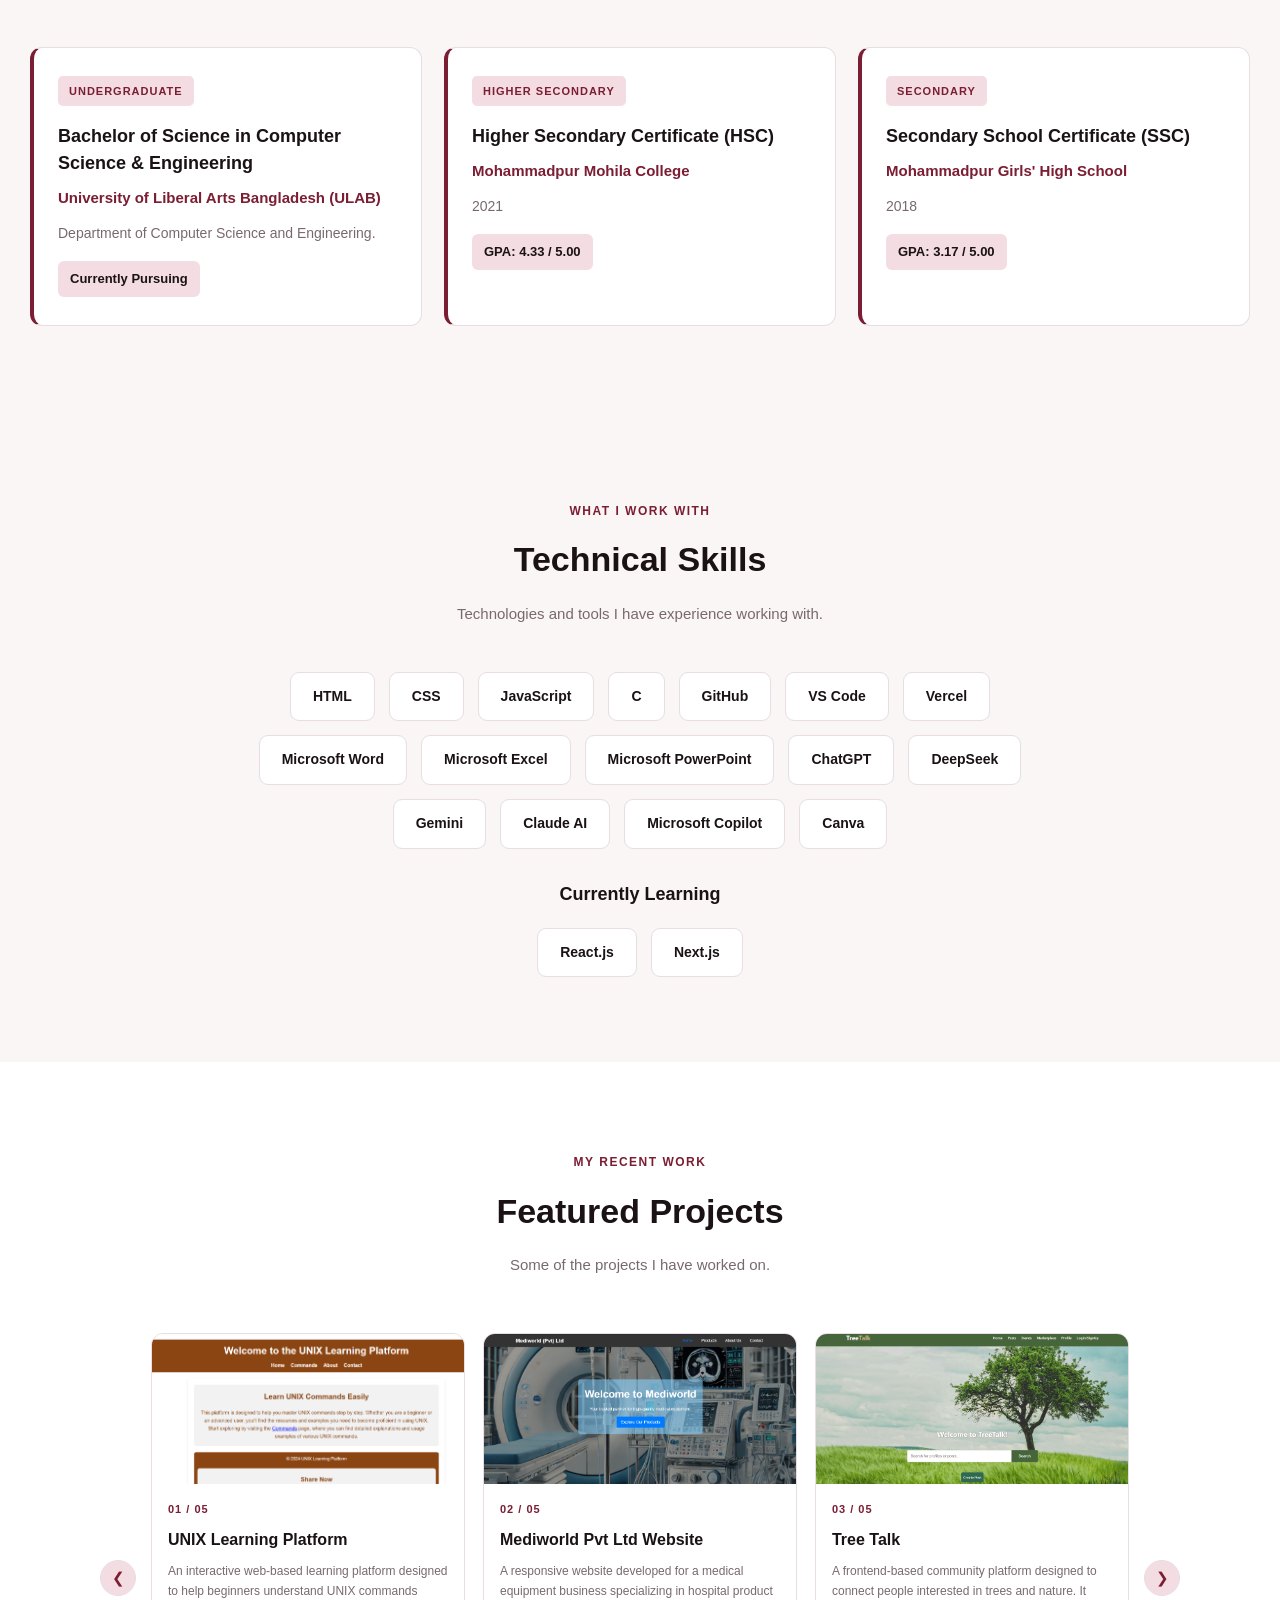
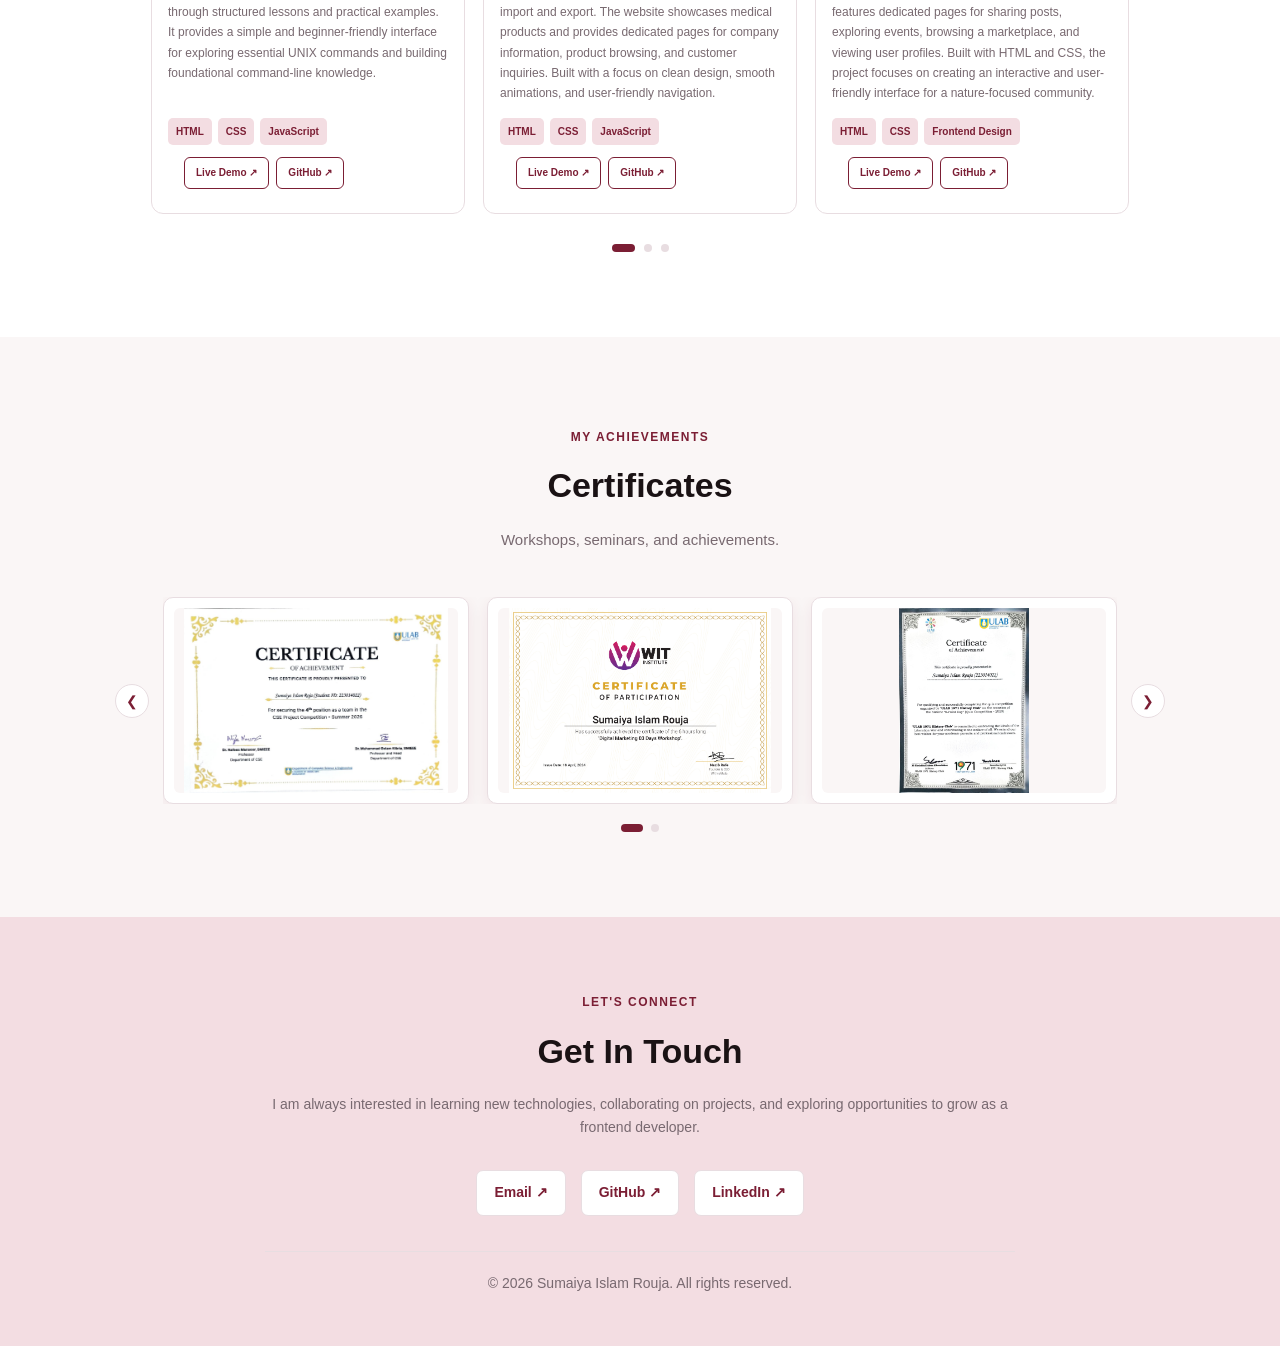
==== commit 24072d7d: "Update portfolio design and responsive navbar" ====
--- a/index.html
+++ b/index.html
@@ -20,28 +20,79 @@
 
 <body>
 
+
 <!-- NAVBAR -->
 <nav class="navbar">
     <div class="nav-container">
-        <a href="#home" class="logo">Sumaiya<span>.</span></a>
-
-        <div class="nav-links">
-            <a href="#home">Home</a>
-            <a href="#about">About</a>
-            <a href="#education">Education</a>
-            <a href="#skills">Skills</a>
-            <a href="#projects">Projects</a>
-            <a href="#certificates">Certifications</a>
-            <a href="#contact" class="nav-contact">Contact</a>
-        </div>
-
-        <button
-            class="theme-toggle"
-            id="themeToggle"
+
+        <!-- LOGO -->
+        <a href="#home" class="logo">
+            <span class="logo-short">S</span>
+            <span class="logo-full">Sumaiya</span>
+        </a>
+
+        <!-- HAMBURGER BUTTON -->
+        <button class="hamburger" id="hamburger"
             type="button"
-            aria-label="Switch to dark mode"
-            title="Switch theme"
-        >🌙 Dark</button>
+            aria-label="Open navigation menu"
+            aria-expanded="false"
+            aria-controls="navMenu">
+            <span></span>
+            <span></span>
+            <span></span>
+        </button>
+
+        <!-- NAVIGATION MENU -->
+        <div class="nav-menu" id="navMenu">
+
+            <div class="nav-links">
+                <a href="#home">Home</a>
+                <a href="#about">About</a>
+                <a href="#education">Education</a>
+                <a href="#skills">Skills</a>
+                <a href="#projects">Projects</a>
+                <a href="#certificates">Certifications</a>
+            </div>
+
+            <!-- RIGHT SIDE ACTIONS -->
+            <div class="nav-actions">
+
+                <a href="https://github.com/itzsumu"
+                   target="_blank"
+                   rel="noopener noreferrer"
+                   class="nav-icon"
+                   aria-label="GitHub">
+                    <svg viewBox="0 0 24 24" aria-hidden="true">
+                        <path fill="currentColor"
+                        d="M12 .9a11.1 11.1 0 0 0-3.51 21.63c.55.1.76-.24.76-.53v-2.08c-3.1.67-3.75-1.32-3.75-1.32-.5-1.29-1.23-1.63-1.23-1.63-1.01-.69.08-.68.08-.68 1.12.08 1.71 1.15 1.71 1.15 1 1.7 2.63 1.21 3.27.93.1-.72.39-1.21.71-1.49-2.48-.28-5.09-1.24-5.09-5.51 0-1.22.44-2.22 1.15-3-.12-.28-.5-1.42.11-2.96 0 0 .94-.3 3.05 1.15a10.6 10.6 0 0 1 5.55 0c2.11-1.45 3.04-1.15 3.04-1.15.61 1.54.23 2.68.12 2.96.71.78 1.14 1.78 1.14 3 0 4.28-2.61 5.23-5.1 5.5.4.35.75 1.03.75 2.08V22c0 .29.2.63.76.52A11.1 11.1 0 0 0 12 .9Z"/>
+                    </svg>
+                </a>
+
+                <a href="https://www.linkedin.com/in/sumaiya-islam-rouja-9b50132ab/"
+                   target="_blank"
+                   rel="noopener noreferrer"
+                   class="nav-icon"
+                   aria-label="LinkedIn">
+                    <svg viewBox="0 0 24 24" aria-hidden="true">
+                        <path fill="currentColor"
+                        d="M20.45 2H3.55C2.69 2 2 2.68 2 3.52v16.96c0 .84.69 1.52 1.55 1.52h16.9c.86 0 1.55-.68 1.55-1.52V3.52c0-.84-.69-1.52-1.55-1.52ZM7.93 18.75H4.96V9.2h2.97v9.55ZM6.45 7.9a1.72 1.72 0 1 1 0-3.44 1.72 1.72 0 0 1 0 3.44Zm12.3 10.85h-2.97v-4.65c0-1.11-.02-2.54-1.55-2.54-1.55 0-1.79 1.21-1.79 2.46v4.73H9.47V9.2h2.85v1.3h.04c.4-.75 1.37-1.55 2.82-1.55 3.02 0 3.57 1.99 3.57 4.58v5.22Z"/>
+                    </svg>
+                </a>
+
+                <button
+                    class="theme-toggle"
+                    id="themeToggle"
+                    type="button"
+                    aria-label="Switch theme"
+                    title="Switch theme"
+                >🌙 Dark</button>
+
+                <a href="#contact" class="nav-contact">
+                    Let's talk
+                </a>
+
+            </div>
+        </div>
     </div>
 </nav>
 
--- a/style.css
+++ b/style.css
@@ -1,3 +1,4 @@
+
 /* =========================
    GLOBAL STYLES & THEME COLORS
 ========================= */
@@ -63,9 +64,14 @@
     transition: background 0.3s ease, color 0.3s ease;
 }
 
-a { text-decoration: none; }
-
-section { scroll-margin-top: 85px; }
+a {
+    text-decoration: none;
+}
+
+section {
+    scroll-margin-top: 85px;
+}
+
 
 /* =========================
    NAVBAR
@@ -82,49 +88,202 @@
 }
 
 .nav-container {
-    max-width: 1200px;
+    max-width: 1400px;
     margin: auto;
-    padding: 16px 30px;
+    padding: 15px 30px;
     display: flex;
     justify-content: space-between;
     align-items: center;
     gap: 25px;
 }
 
+/* LOGO */
+
 .logo {
-    font-size: 27px;
+    min-width: 45px;
+    height: 45px;
+    padding: 0 12px;
+    flex-shrink: 0;
+    display: flex;
+    align-items: center;
+    justify-content: center;
+    background: var(--primary);
+    color: white;
+    border-radius: 11px;
+    font-size: 20px;
     font-weight: 800;
-    color: var(--heading);
-}
-
-.logo span { color: var(--primary); }
+    transition: all 0.35s ease;
+}
+
+.logo-short {
+    display: inline;
+}
+
+.logo-full {
+    display: none;
+    font-size: 17px;
+    white-space: nowrap;
+}
+
+.navbar.scrolled .logo-short {
+    display: none;
+}
+
+.navbar.scrolled .logo-full {
+    display: inline;
+}
+
+.logo:hover {
+    transform: translateY(-2px);
+}
+
+/* HAMBURGER */
+
+.hamburger {
+    display: none;
+    width: 42px;
+    height: 42px;
+    padding: 9px;
+    flex-direction: column;
+    justify-content: center;
+    align-items: center;
+    gap: 5px;
+    background: transparent;
+    border: 1px solid var(--border);
+    border-radius: 8px;
+    cursor: pointer;
+    flex-shrink: 0;
+}
+
+.hamburger span {
+    display: block;
+    width: 20px;
+    height: 2px;
+    background: var(--nav-text);
+    border-radius: 5px;
+    transition: 0.3s ease;
+}
+
+/* NAV MENU */
+
+.nav-menu {
+    display: flex;
+    align-items: center;
+    justify-content: space-between;
+    flex: 1;
+    gap: 20px;
+    min-width: 0;
+}
+
+/* NAVIGATION LINKS */
 
 .nav-links {
     display: flex;
     align-items: center;
-    gap: 25px;
+    justify-content: center;
+    gap: 27px;
 }
 
 .nav-links a {
     color: var(--nav-text);
+    font-size: 15px;
+    font-weight: 500;
+    white-space: nowrap;
+    transition: 0.3s ease;
+}
+
+.nav-links a:hover {
+    color: var(--primary);
+}
+
+/* RIGHT SIDE ACTIONS */
+
+.nav-actions {
+    display: flex;
+    align-items: center;
+    gap: 13px;
+    flex-shrink: 0;
+}
+
+/* SOCIAL ICONS */
+
+.nav-icon {
+    width: 44px;
+    height: 44px;
+    display: flex;
+    align-items: center;
+    justify-content: center;
+    border: 1px solid var(--border);
+    border-radius: 50%;
+    color: var(--nav-text);
+    transition: 0.3s ease;
+}
+
+.nav-icon svg {
+    width: 20px;
+    height: 20px;
+}
+
+.nav-icon:hover {
+    color: var(--primary);
+    border-color: var(--primary);
+    transform: translateY(-2px);
+}
+
+/* THEME TOGGLE */
+
+.nav-actions .theme-toggle {
+    width: 44px;
+    height: 44px;
+    padding: 0;
+    display: flex;
+    align-items: center;
+    justify-content: center;
+    border: 1px solid var(--border);
+    border-radius: 50%;
+    background: transparent;
+    color: var(--nav-text);
+    font-size: 0;
+    cursor: pointer;
+    transition: 0.3s ease;
+}
+
+.nav-actions .theme-toggle::before {
+    content: "☼";
+    font-size: 21px;
+}
+
+body[data-theme="dark"] .nav-actions .theme-toggle::before {
+    content: "☾";
+}
+
+.nav-actions .theme-toggle:hover {
+    color: var(--primary);
+    border-color: var(--primary);
+}
+
+/* CONTACT BUTTON */
+
+.nav-contact {
+    display: inline-flex;
+    align-items: center;
+    justify-content: center;
+    padding: 12px 23px;
+    background: var(--primary);
+    color: white;
+    border-radius: 30px;
     font-size: 14px;
-    font-weight: 600;
-    transition: 0.3s;
-}
-
-.nav-links a:hover { color: var(--primary); }
-
-.nav-links .nav-contact {
+    font-weight: 700;
+    white-space: nowrap;
+    transition: 0.3s ease;
+}
+
+.nav-contact:hover {
     background: var(--primary-dark);
     color: white;
-    padding: 9px 17px;
-    border-radius: 7px;
-}
-
-.nav-links .nav-contact:hover {
-    background: var(--primary);
-    color: white;
-}
+    transform: translateY(-2px);
+}
+
 
 /* =========================
    HERO SECTION
@@ -165,7 +324,9 @@
     margin-bottom: 15px;
 }
 
-.hero-left h1 span { color: var(--primary); }
+.hero-left h1 span {
+    color: var(--primary);
+}
 
 .hero-left h3 {
     font-size: 18px;
@@ -182,6 +343,7 @@
 }
 
 /* HERO BUTTONS */
+
 .buttons {
     display: flex;
     flex-wrap: wrap;
@@ -189,7 +351,8 @@
     margin-top: 28px;
 }
 
-.btn, .btn-outline {
+.btn,
+.btn-outline {
     display: inline-block;
     padding: 12px 21px;
     border-radius: 7px;
@@ -222,6 +385,7 @@
 }
 
 /* HERO SOCIAL LINKS */
+
 .hero-socials {
     display: flex;
     gap: 22px;
@@ -235,9 +399,12 @@
     transition: 0.3s;
 }
 
-.hero-socials a:hover { color: var(--primary); }
+.hero-socials a:hover {
+    color: var(--primary);
+}
 
 /* HERO IMAGE */
+
 .hero-right {
     display: flex;
     justify-content: center;
@@ -261,11 +428,14 @@
     border-radius: 14px;
 }
 
+
 /* =========================
    COMMON SECTION STYLES
 ========================= */
 
-.section { padding: 85px 30px; }
+.section {
+    padding: 85px 30px;
+}
 
 .section-heading {
     text-align: center;
@@ -294,11 +464,14 @@
     font-size: 15px;
 }
 
+
 /* =========================
    ABOUT SECTION
 ========================= */
 
-.about-section { background: var(--card); }
+.about-section {
+    background: var(--card);
+}
 
 .about-content {
     max-width: 850px;
@@ -316,13 +489,18 @@
     margin-bottom: 15px;
 }
 
-.about-content p:last-child { margin-bottom: 0; }
+.about-content p:last-child {
+    margin-bottom: 0;
+}
+
 
 /* =========================
    SKILLS SECTION
 ========================= */
 
-.skills-section { background: var(--background); }
+.skills-section {
+    background: var(--background);
+}
 
 .skills {
     max-width: 850px;
@@ -363,7 +541,6 @@
 }
 
 
-
 /* =========================
    PROJECTS SECTION
 ========================= */
@@ -484,7 +661,6 @@
     font-weight: 600;
 }
 
-
 /* PROJECT LINKS */
 
 .project-links {
@@ -501,20 +677,16 @@
     align-items: center;
     justify-content: center;
     gap: 5px;
-
     padding: 7px 11px;
     min-height: 32px;
-
     border: 1px solid var(--primary);
     border-radius: 6px;
-
     color: var(--primary);
     font-size: 10px;
     font-weight: 700;
     line-height: 1.2;
     white-space: nowrap;
     text-decoration: none;
-
     transition: 0.3s ease;
 }
 
@@ -523,7 +695,6 @@
     color: #fff;
     transform: translateY(-2px);
 }
-
 
 /* NAVIGATION ARROWS */
 
@@ -578,56 +749,6 @@
     background: var(--primary);
 }
 
-/* TABLET */
-
-@media (max-width: 900px) {
-    .project-carousel {
-        max-width: 750px;
-    }
-
-    .project-card {
-        flex-basis: calc((100% - 18px) / 2);
-    }
-}
-
-/* MOBILE */
-
-@media (max-width: 600px) {
-    .project-carousel {
-        gap: 8px;
-    }
-
-    .project-card {
-        flex-basis: 100%;
-    }
-
-    .project-image {
-        height: 165px;
-    }
-
-    .project-content {
-        padding: 16px 15px 8px;
-    }
-
-    .project-content h3 {
-        font-size: 16px;
-    }
-
-    .project-links {
-        padding: 0 15px 15px;
-    }
-
-    .project-btn {
-        width: 30px;
-        height: 30px;
-        font-size: 13px;
-    }
-
-    .projects {
-        gap: 15px;
-    }
-}
-
 
 /* =========================
    FOOTER / CONTACT
@@ -644,7 +765,9 @@
     margin: auto;
 }
 
-.footer-content h2 { color: var(--heading); }
+.footer-content h2 {
+    color: var(--heading);
+}
 
 .footer-content > p {
     color: var(--text);
@@ -684,6 +807,7 @@
     color: var(--text);
     font-size: 13px;
 }
+
 
 /* =========================
    THEME TOGGLE BUTTON
@@ -709,11 +833,14 @@
     transform: translateY(-2px);
 }
 
+
 /* =========================
    EDUCATION SECTION
 ========================= */
 
-.education-section { background: var(--background); }
+.education-section {
+    background: var(--background);
+}
 
 .education-container {
     display: grid;
@@ -780,11 +907,14 @@
     font-weight: 700;
 }
 
+
 /* =========================
    CERTIFICATES SECTION
 ========================= */
 
-.certificates-section { background: var(--background); }
+.certificates-section {
+    background: var(--background);
+}
 
 .certificate-carousel {
     max-width: 1050px;
@@ -837,7 +967,9 @@
     transition: transform 0.3s ease;
 }
 
-.certificate-slide a:hover img { transform: scale(1.035); }
+.certificate-slide a:hover img {
+    transform: scale(1.035);
+}
 
 .certificate-btn {
     flex: 0 0 34px;
@@ -862,7 +994,9 @@
 }
 
 .certificate-btn[hidden],
-.certificate-dots[hidden] { display: none; }
+.certificate-dots[hidden] {
+    display: none;
+}
 
 .certificate-dots {
     display: flex;
@@ -889,13 +1023,50 @@
     background: var(--primary);
 }
 
+
 /* =========================
    RESPONSIVE DESIGN
 ========================= */
 
+/* TABLET */
+
+@media (max-width: 1050px) {
+    .nav-container {
+        padding: 14px 20px;
+        gap: 15px;
+    }
+
+    .nav-links {
+        gap: 16px;
+    }
+
+    .nav-links a {
+        font-size: 13px;
+    }
+
+    .nav-actions {
+        gap: 8px;
+    }
+
+    .nav-icon,
+    .nav-actions .theme-toggle {
+        width: 38px;
+        height: 38px;
+    }
+
+    .nav-contact {
+        padding: 10px 16px;
+    }
+}
+
 @media (max-width: 950px) {
-    .nav-container { padding: 15px 25px; }
-    .nav-links { gap: 15px; }
+    .nav-container {
+        padding: 15px 25px;
+    }
+
+    .nav-links {
+        gap: 15px;
+    }
 
     .hero {
         gap: 35px;
@@ -906,25 +1077,126 @@
         width: 260px;
         height: 310px;
     }
-
-.projects {
-    grid-template-columns: repeat(2, minmax(0, 1fr));
-}
-}
+}
+
+/* TABLET PROJECTS */
+
+@media (max-width: 900px) {
+    .project-carousel {
+        max-width: 750px;
+    }
+
+    .project-card {
+        flex-basis: calc((100% - 18px) / 2);
+    }
+}
+
+/* MOBILE NAVBAR */
+
 @media (max-width: 768px) {
+
+    /* Keep logo and hamburger together on the LEFT */
     .nav-container {
+        position: relative;
+        flex-direction: row;
+        flex-wrap: wrap;
+        justify-content: flex-start;
+        align-items: center;
+        gap: 10px;
+        padding: 12px 18px;
+    }
+
+    .logo {
+        order: 1;
+        flex-shrink: 0;
+    }
+
+    .hamburger {
+        order: 2;
+        display: flex;
+        margin-left: 2px;
+    }
+
+    /* Menu takes the full next row */
+    .nav-menu {
+        display: none;
+        order: 3;
+        flex: 0 0 100%;
+        width: 100%;
+        min-width: 0;
         flex-direction: column;
-        gap: 13px;
-    }
-
+        align-items: stretch;
+        justify-content: flex-start;
+        gap: 18px;
+        padding: 18px 0 8px;
+        border-top: 1px solid var(--border);
+    }
+
+    .navbar.menu-open .nav-menu {
+        display: flex;
+    }
+
+    /* Navigation links */
     .nav-links {
-        justify-content: center;
+        display: flex;
+        flex-direction: column;
+        align-items: stretch;
+        justify-content: flex-start;
+        gap: 0;
+        width: 100%;
+    }
+
+    .nav-links a {
+        display: block;
+        padding: 12px 8px;
+        font-size: 14px;
+        border-bottom: 1px solid var(--border);
+    }
+
+    .nav-links a:last-child {
+        border-bottom: none;
+    }
+
+    /* Social icons, theme and contact */
+    .nav-actions {
+        display: flex;
         flex-wrap: wrap;
-        gap: 12px 18px;
-    }
-
-    .nav-links a { font-size: 13px; }
-
+        justify-content: flex-start;
+        align-items: center;
+        gap: 10px;
+        width: 100%;
+    }
+
+    .nav-icon,
+    .nav-actions .theme-toggle {
+        width: 38px;
+        height: 38px;
+    }
+
+    .nav-icon svg {
+        width: 17px;
+        height: 17px;
+    }
+
+    .nav-contact {
+        padding: 10px 18px;
+        font-size: 12px;
+    }
+
+    /* Hamburger to X animation */
+    .navbar.menu-open .hamburger span:nth-child(1) {
+        transform: translateY(7px) rotate(45deg);
+    }
+
+    .navbar.menu-open .hamburger span:nth-child(2) {
+        opacity: 0;
+    }
+
+    .navbar.menu-open .hamburger span:nth-child(3) {
+        transform: translateY(-7px) rotate(-45deg);
+    }
+
+    /* Hero */
     .hero {
         flex-direction: column-reverse;
         text-align: center;
@@ -932,41 +1204,199 @@
         gap: 35px;
     }
 
-    .hero-left { max-width: 600px; }
-    .hero-left p { margin: auto; }
-    .buttons, .hero-socials { justify-content: center; }
-    .hero-right { width: 100%; }
+    .hero-left {
+        max-width: 600px;
+    }
+
+    .hero-left p {
+        margin: auto;
+    }
+
+    .buttons,
+    .hero-socials {
+        justify-content: center;
+    }
+
+    .hero-right {
+        width: 100%;
+    }
 
     .image-frame {
         width: 230px;
         height: 270px;
     }
 
-    .section { padding: 65px 25px; }
-    .about-content { padding: 25px; }
- .projects {
-    grid-template-columns: 1fr;
-    max-width: 500px;
-}
-
-.project-card {
-    min-height: 450px;
-}
-
-    /* Show 2 certificates on tablet */
-    .certificate-slide { flex-basis: calc((100% - 18px) / 2); }
-    .certificate-slide a { height: 170px; }
-}
+    .section {
+        padding: 65px 25px;
+    }
+
+    .about-content {
+        padding: 25px;
+    }
+
+    /* Certificates */
+    .certificate-slide {
+        flex-basis: calc((100% - 18px) / 2);
+    }
+
+    .certificate-slide a {
+        height: 170px;
+    }
+}
+
+
+/* =========================
+   MOBILE PROJECT CARDS
+========================= */
+
+@media (max-width: 600px) {
+
+    .project-carousel {
+        width: 100%;
+        max-width: 100%;
+        gap: 0;
+        position: relative;
+    }
+
+    .project-slider {
+        width: 100%;
+        min-width: 0;
+        padding: 8px 2px 18px;
+        overflow: hidden;
+    }
+
+    .projects {
+        gap: 15px;
+    }
+
+    .project-card {
+        flex: 0 0 100%;
+        min-width: 0;
+        width: 100%;
+        height: auto;
+        border-radius: 12px;
+    }
+
+    .project-image {
+        height: 175px;
+    }
+
+    .project-content {
+        min-width: 0;
+        padding: 15px 14px 10px;
+    }
+
+    .project-number {
+        margin-bottom: 8px;
+    }
+
+    .project-content h3 {
+        font-size: 16px;
+        line-height: 1.4;
+        margin-bottom: 8px;
+    }
+
+    .project-content p {
+        font-size: 12px;
+        line-height: 1.65;
+        overflow-wrap: break-word;
+    }
+
+    .tags {
+        gap: 6px;
+        margin-top: 12px;
+        margin-bottom: 5px;
+    }
+
+    .tags span {
+        padding: 5px 8px;
+        font-size: 10px;
+    }
+
+    /* Project action buttons */
+    .project-links {
+        display: grid;
+        grid-template-columns: repeat(2, minmax(0, 1fr));
+        gap: 8px;
+        width: 100%;
+        padding: 10px 14px 15px;
+        margin-top: auto;
+    }
+
+    .project-link {
+        width: 100%;
+        min-width: 0;
+        min-height: 35px;
+        padding: 8px 5px;
+        gap: 3px;
+        font-size: 10px;
+        white-space: nowrap;
+        text-align: center;
+    }
+
+    /* Carousel arrows */
+    .project-btn {
+        position: absolute;
+        top: 50%;
+        z-index: 5;
+        width: 30px;
+        height: 30px;
+        font-size: 12px;
+        transform: translateY(-50%);
+    }
+
+    .project-btn:hover {
+        transform: translateY(-50%);
+    }
+
+    .prev-project {
+        left: 5px;
+    }
+
+    .next-project {
+        right: 5px;
+    }
+
+    .project-dots {
+        margin-top: 8px;
+    }
+}
+
+
+/* =========================
+   SMALL MOBILE
+========================= */
 
 @media (max-width: 480px) {
-    .nav-container { padding: 14px 15px; }
-    .nav-links { gap: 10px 13px; }
-    .nav-links a { font-size: 12px; }
-
-    .hero { padding: 45px 20px; }
-    .hero-left h1 { font-size: 34px; }
-    .hero-left h3 { font-size: 16px; }
-    .hero-left p { font-size: 14px; }
+
+    .nav-container {
+        padding: 12px 14px;
+    }
+
+    .hamburger {
+        width: 38px;
+        height: 38px;
+    }
+
+    .nav-actions {
+        gap: 8px;
+    }
+
+    .hero {
+        padding: 45px 20px;
+    }
+
+    .hero-left h1 {
+        font-size: 34px;
+    }
+
+    .hero-left h3 {
+        font-size: 16px;
+    }
+
+    .hero-left p {
+        font-size: 14px;
+    }
 
     .image-frame {
         width: 210px;
@@ -978,30 +1408,61 @@
         align-items: stretch;
     }
 
-    .btn, .btn-outline { text-align: center; }
-    .hero-socials { gap: 18px; }
-    .section { padding: 55px 18px; }
-
-    .section-heading h2, .footer-content h2 { font-size: 28px; }
-    .about-content { padding: 20px; }
-    .skills { gap: 10px; }
+    .btn,
+    .btn-outline {
+        text-align: center;
+    }
+
+    .hero-socials {
+        gap: 18px;
+    }
+
+    .section {
+        padding: 55px 18px;
+    }
+
+    .section-heading h2,
+    .footer-content h2 {
+        font-size: 28px;
+    }
+
+    .about-content {
+        padding: 20px;
+    }
+
+    .skills {
+        gap: 10px;
+    }
 
     .skills span {
         padding: 9px 14px;
         font-size: 13px;
     }
 
-   .project-card {
-    padding: 21px;
-}
-    .project-image { height: 170px; }
-    footer { padding: 55px 18px 20px; }
-    .contact-links { gap: 10px; }
-
-    /* Show 1 certificate on mobile */
-    .certificate-carousel { gap: 7px; }
-    .certificate-slide { flex-basis: 100%; }
-    .certificate-slide a { height: 185px; }
+    .project-image {
+        height: 170px;
+    }
+
+    footer {
+        padding: 55px 18px 20px;
+    }
+
+    .contact-links {
+        gap: 10px;
+    }
+
+    /* Certificates */
+    .certificate-carousel {
+        gap: 7px;
+    }
+
+    .certificate-slide {
+        flex-basis: 100%;
+    }
+
+    .certificate-slide a {
+        height: 185px;
+    }
 
     .certificate-btn {
         flex-basis: 28px;
@@ -1010,6 +1471,32 @@
         font-size: 12px;
     }
 }
+
+
+/* EXTRA SMALL MOBILE */
+
+@media (max-width: 360px) {
+
+    .project-image {
+        height: 155px;
+    }
+
+    .project-content {
+        padding-left: 12px;
+        padding-right: 12px;
+    }
+
+    .project-links {
+        padding-left: 12px;
+        padding-right: 12px;
+        gap: 6px;
+    }
+
+    .project-link {
+        font-size: 9px;
+    }
+}
+
 
 /* =========================
    ACCESSIBILITY
